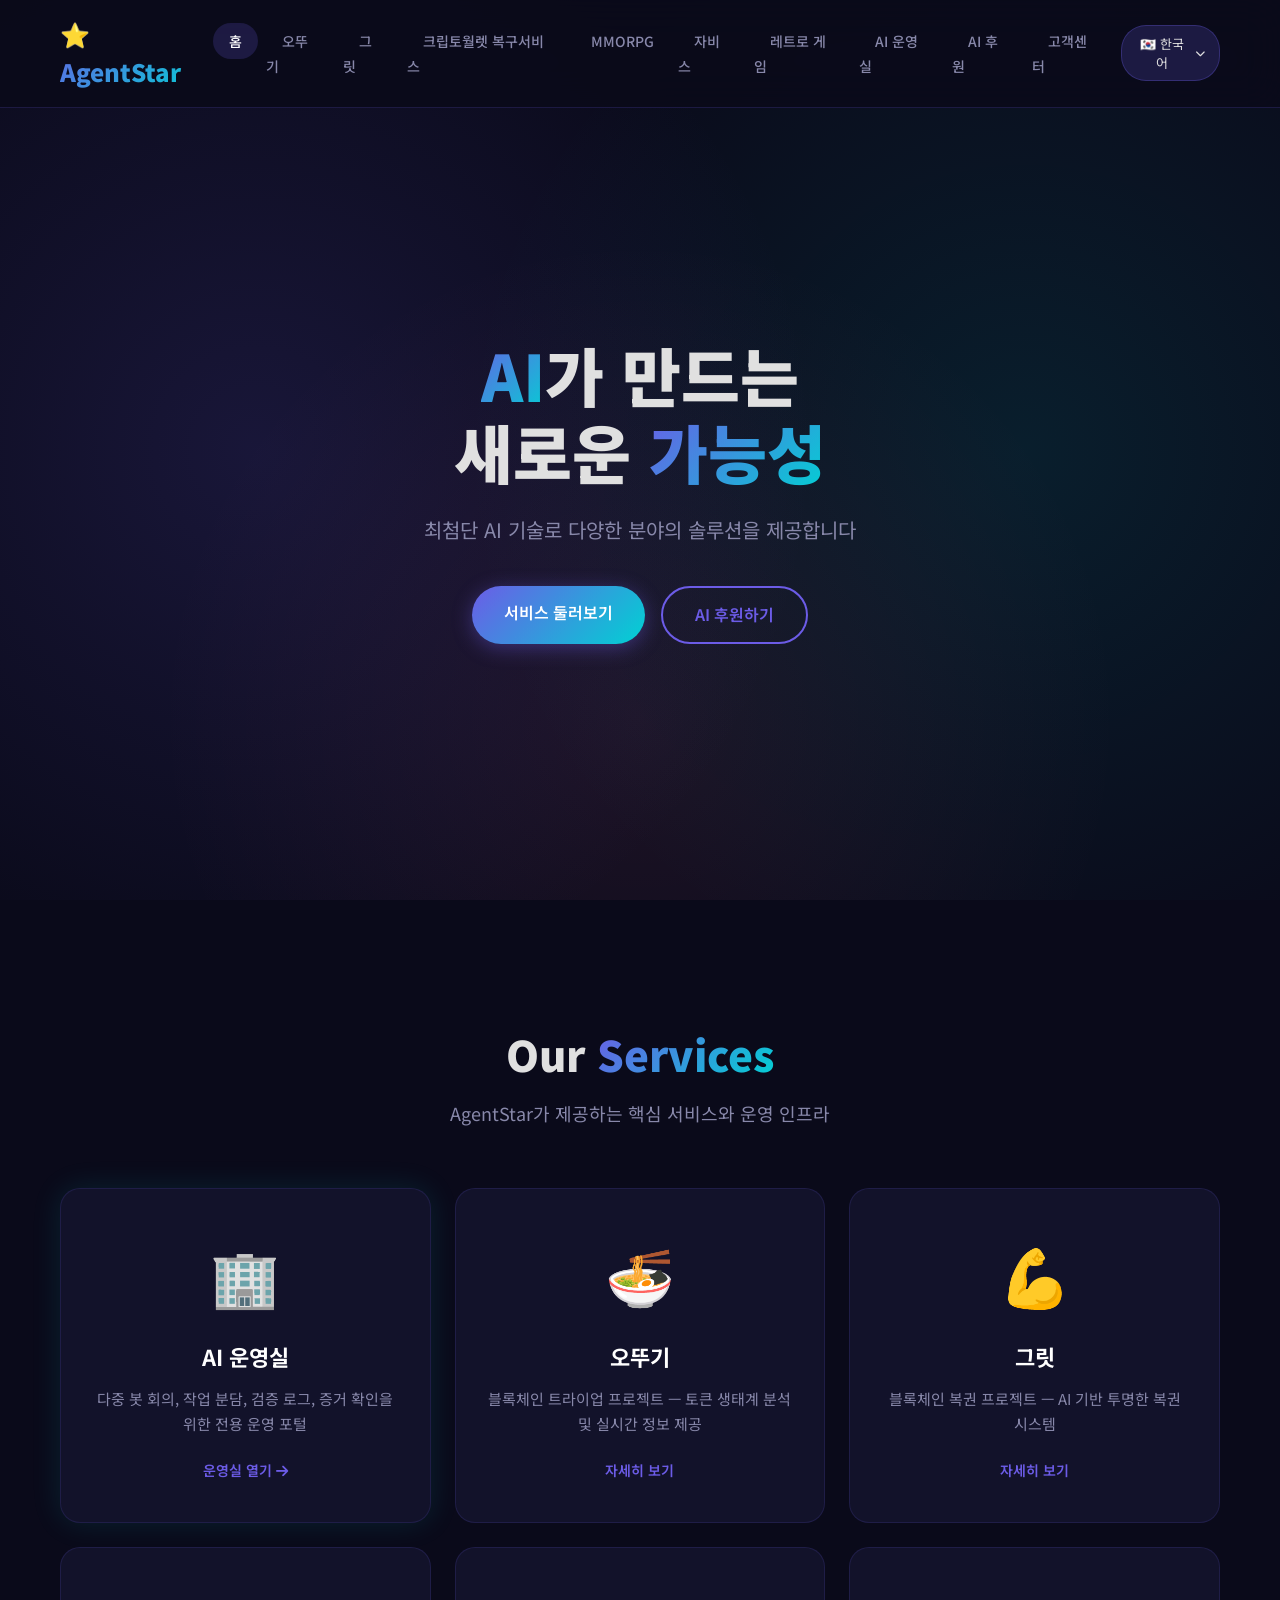
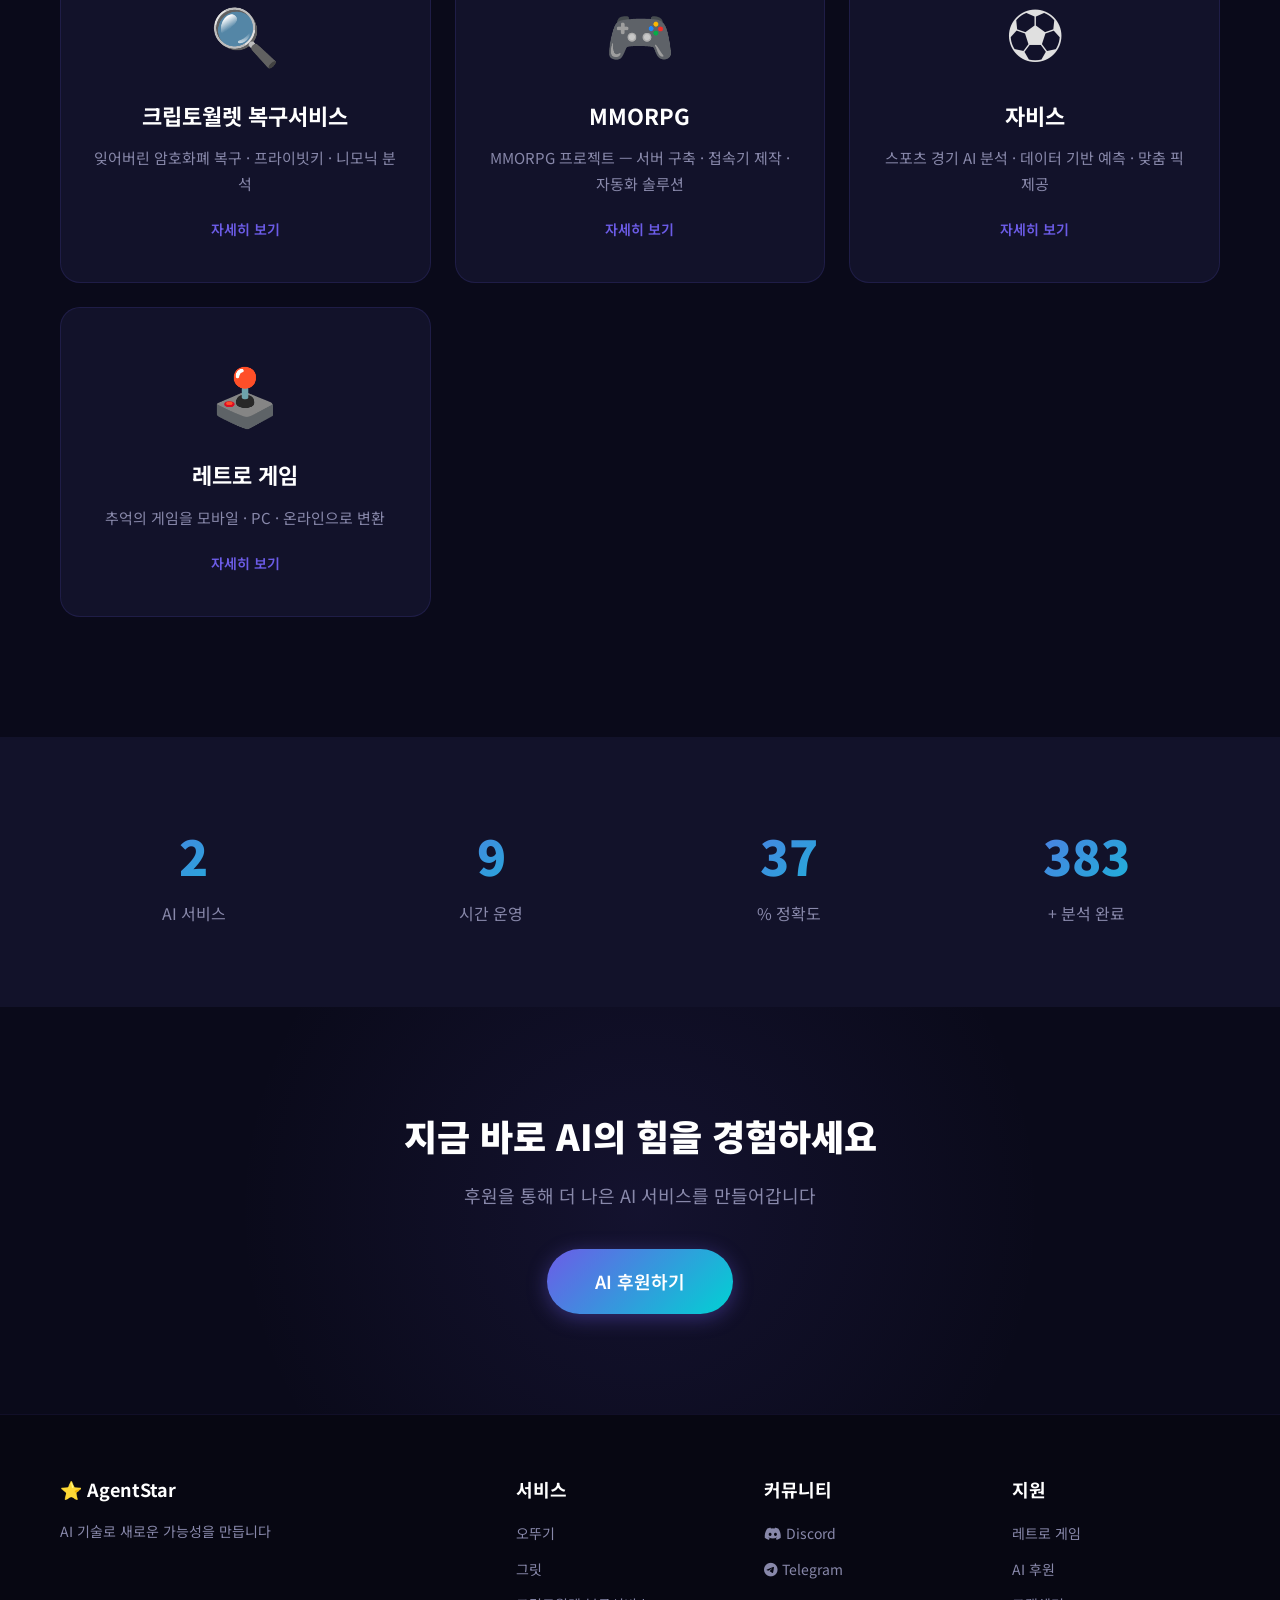
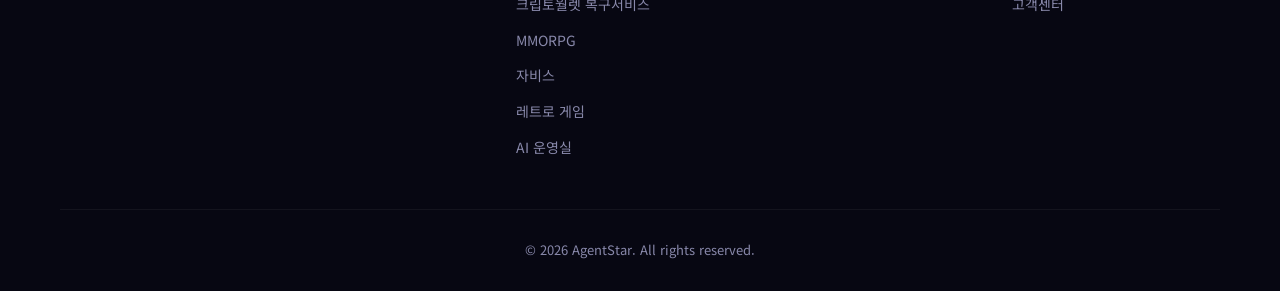
==== index.html @ 857bdf4b "feat: add AI operations room landing page" ====
<!DOCTYPE html>
<html lang="ko">
<head>
    <meta charset="UTF-8">
    <meta name="viewport" content="width=device-width, initial-scale=1.0">
    <title>AgentStar - AI Solutions</title>
    <link rel="stylesheet" href="css/style.css">
    <link href="https://fonts.googleapis.com/css2?family=Noto+Sans+KR:wght@300;400;500;700;900&display=swap" rel="stylesheet">
    <link rel="stylesheet" href="https://cdnjs.cloudflare.com/ajax/libs/font-awesome/6.5.0/css/all.min.css">
</head>
<body>
    <nav class="navbar">
        <div class="nav-container">
            <a href="index.html" class="logo"><span class="logo-icon">⭐</span> AgentStar</a>
            <button class="nav-toggle" id="navToggle"><i class="fas fa-bars"></i></button>
            <ul class="nav-links" id="navLinks">
                <li><a href="index.html" class="active" data-i18n="nav_home">홈</a></li>
                <li><a href="ottogi.html" data-i18n="nav_ottogi">오뚜기(블록체인기부플랫폼)</a></li>
                <li><a href="grit.html" data-i18n="nav_grit">그릿(온라인투자자동화플랫폼)</a></li>
                <li><a href="wallet-scan.html" data-i18n="nav_wallet">크립토월렛 복구서비스</a></li>
                <li><a href="lineage.html" data-i18n="nav_lineage">MMORPG</a></li>
                <li><a href="jarvis.html" data-i18n="nav_jarvis">자비스</a></li>
                <li><a href="retro-game.html" data-i18n="nav_retro">레트로 게임</a></li>
                <li><a href="operations.html">AI 운영실</a></li>
                <li><a href="donate.html" data-i18n="nav_donate">AI 후원</a></li>
                <li><a href="support.html" data-i18n="nav_support">고객센터</a></li>
            </ul>
        </div>
    </nav>

    <section class="hero">
        <div class="hero-bg"></div>
        <div class="hero-content">
            <h1 class="hero-title">
                <span class="highlight" data-i18n="hero_title_1">AI</span><span data-i18n="hero_title_2">가 만드는</span><br>
                <span data-i18n="hero_title_3">새로운 </span><span class="highlight" data-i18n="hero_title_4">가능성</span>
            </h1>
            <p class="hero-subtitle" data-i18n="hero_subtitle">최첨단 AI 기술로 다양한 분야의 솔루션을 제공합니다</p>
            <div class="hero-buttons">
                <a href="#services" class="btn btn-primary" data-i18n="hero_btn_services">서비스 둘러보기</a>
                <a href="donate.html" class="btn btn-outline" data-i18n="hero_btn_donate">AI 후원하기</a>
            </div>
        </div>
    </section>

    <section class="services" id="services">
        <div class="container">
            <h2 class="section-title">Our <span class="highlight">Services</span></h2>
            <p class="section-desc">AgentStar가 제공하는 핵심 서비스와 운영 인프라</p>
            <div class="service-grid">
                <a href="operations.html" class="service-card featured-card">
                    <div class="service-icon">🏢</div>
                    <h3>AI 운영실</h3>
                    <p>다중 봇 회의, 작업 분담, 검증 로그, 증거 확인을 위한 전용 운영 포털</p>
                    <span class="service-link">운영실 열기 <i class="fas fa-arrow-right"></i></span>
                </a>
                <a href="ottogi.html" class="service-card">
                    <div class="service-icon">🍜</div>
                    <h3 data-i18n="nav_ottogi">오뚜기(블록체인기부플랫폼)</h3>
                    <p data-i18n="svc_ottogi_desc">오뚜기토큰 관련 실시간 정보 제공 및 토큰 생태계 분석</p>
                    <span class="service-link" data-i18n="view_more">자세히 보기 <i class="fas fa-arrow-right"></i></span>
                </a>
                <a href="grit.html" class="service-card">
                    <div class="service-icon">💪</div>
                    <h3 data-i18n="nav_grit">그릿(온라인투자자동화플랫폼)</h3>
                    <p data-i18n="svc_grit_desc">그릿 프로젝트 기반 AI 자동화 및 성장 전략 솔루션</p>
                    <span class="service-link" data-i18n="view_more">자세히 보기 <i class="fas fa-arrow-right"></i></span>
                </a>
                <a href="wallet-scan.html" class="service-card">
                    <div class="service-icon">🔍</div>
                    <h3 data-i18n="nav_wallet">크립토월렛 복구서비스</h3>
                    <p data-i18n="svc_wallet_desc">잊어버린 암호화폐 복구 · 프라이빗키 · 니모닉 분석 서비스</p>
                    <span class="service-link" data-i18n="view_more">자세히 보기 <i class="fas fa-arrow-right"></i></span>
                </a>
                <a href="lineage.html" class="service-card">
                    <div class="service-icon">🎮</div>
                    <h3 data-i18n="nav_lineage">MMORPG</h3>
                    <p data-i18n="svc_lineage_desc">프리서버 구축 · 접속기 제작 · SNS 자동화 · 코드 수정</p>
                    <span class="service-link" data-i18n="view_more">자세히 보기 <i class="fas fa-arrow-right"></i></span>
                </a>
                <a href="jarvis.html" class="service-card">
                    <div class="service-icon">⚽</div>
                    <h3 data-i18n="nav_jarvis">자비스</h3>
                    <p data-i18n="svc_jarvis_desc">스포츠 경기 AI 분석 · 데이터 기반 예측 · 맞춤 픽 제공</p>
                    <span class="service-link" data-i18n="view_more">자세히 보기 <i class="fas fa-arrow-right"></i></span>
                </a>
                <a href="retro-game.html" class="service-card">
                    <div class="service-icon">🕹️</div>
                    <h3 data-i18n="nav_retro">레트로 게임</h3>
                    <p data-i18n="svc_retro_desc">추억의 게임을 모바일 · PC · 온라인으로 변환</p>
                    <span class="service-link" data-i18n="view_more">자세히 보기 <i class="fas fa-arrow-right"></i></span>
                </a>
            </div>
        </div>
    </section>

    <section class="stats">
        <div class="container">
            <div class="stats-grid">
                <div class="stat-item">
                    <div class="stat-number" data-target="7">0</div>
                    <div class="stat-label">AI 서비스</div>
                </div>
                <div class="stat-item">
                    <div class="stat-number" data-target="24">0</div>
                    <div class="stat-label" data-i18n="stat_hours">시간 운영</div>
                </div>
                <div class="stat-item">
                    <div class="stat-number" data-target="99">0</div>
                    <div class="stat-label" data-i18n="stat_accuracy">% 정확도</div>
                </div>
                <div class="stat-item">
                    <div class="stat-number" data-target="1000">0</div>
                    <div class="stat-label" data-i18n="stat_analyses">+ 분석 완료</div>
                </div>
            </div>
        </div>
    </section>

    <section class="cta">
        <div class="container">
            <h2 data-i18n="cta_title">지금 바로 AI의 힘을 경험하세요</h2>
            <p data-i18n="cta_desc">후원을 통해 더 나은 AI 서비스를 만들어갑니다</p>
            <a href="donate.html" class="btn btn-primary btn-large" data-i18n="hero_btn_donate">AI 후원하기 ❤️</a>
        </div>
    </section>

    <footer class="footer">
        <div class="container">
            <div class="footer-grid">
                <div class="footer-col">
                    <h4>⭐ AgentStar</h4>
                    <p data-i18n="footer_desc">AI 기술로 새로운 가능성을 만듭니다</p>
                </div>
                <div class="footer-col">
                    <h4 data-i18n="footer_services">서비스</h4>
                    <ul>
                        <li><a href="ottogi.html" data-i18n="nav_ottogi">오뚜기(블록체인기부플랫폼)</a></li>
                        <li><a href="grit.html" data-i18n="nav_grit">그릿(온라인투자자동화플랫폼)</a></li>
                        <li><a href="wallet-scan.html" data-i18n="nav_wallet">크립토월렛 복구서비스</a></li>
                        <li><a href="lineage.html" data-i18n="nav_lineage">MMORPG</a></li>
                        <li><a href="jarvis.html" data-i18n="nav_jarvis">자비스</a></li>
                        <li><a href="retro-game.html" data-i18n="nav_retro">레트로 게임</a></li>
                        <li><a href="operations.html">AI 운영실</a></li>
                    </ul>
                </div>
                <div class="footer-col">
                    <h4 data-i18n="footer_community">커뮤니티</h4>
                    <ul>
                        <li><a href="https://discord.gg/kGMnSgQCF" target="_blank"><i class="fab fa-discord"></i> Discord</a></li>
                        <li><a href="https://t.me/" target="_blank"><i class="fab fa-telegram"></i> Telegram</a></li>
                    </ul>
                </div>
                <div class="footer-col">
                    <h4 data-i18n="footer_support_title">지원</h4>
                    <ul>
                        <li><a href="retro-game.html" data-i18n="nav_retro">레트로 게임</a></li>
                <li><a href="donate.html" data-i18n="nav_donate">AI 후원</a></li>
                        <li><a href="support.html" data-i18n="nav_support">고객센터</a></li>
                    </ul>
                </div>
            </div>
            <div class="footer-bottom">
                <p>&copy; 2026 AgentStar. All rights reserved.</p>
            </div>
        </div>
    </footer>

    <script src="js/main.js"></script>
    <script src="js/i18n.js"></script>
</body>
</html>
---- css/style.css ----
/* ===== Global Reset & Variables ===== */
:root {
    --primary: #6C5CE7;
    --primary-dark: #5A4BD1;
    --secondary: #00D2D3;
    --accent: #FD79A8;
    --dark: #0a0a1a;
    --dark-card: #12122a;
    --dark-lighter: #1a1a3e;
    --text: #e0e0e0;
    --text-muted: #8888aa;
    --white: #ffffff;
    --gradient: linear-gradient(135deg, #6C5CE7 0%, #00D2D3 100%);
    --gradient-accent: linear-gradient(135deg, #FD79A8 0%, #6C5CE7 100%);
    --shadow: 0 10px 40px rgba(0, 0, 0, 0.3);
    --shadow-glow: 0 0 30px rgba(108, 92, 231, 0.3);
}

* {
    margin: 0;
    padding: 0;
    box-sizing: border-box;
}

html {
    scroll-behavior: smooth;
}

body {
    font-family: 'Noto Sans KR', sans-serif;
    background: var(--dark);
    color: var(--text);
    line-height: 1.6;
    overflow-x: hidden;
}

code {
    font-family: 'SFMono-Regular', Consolas, 'Liberation Mono', Menlo, monospace;
}

a {
    text-decoration: none;
    color: inherit;
}

.container {
    max-width: 1200px;
    margin: 0 auto;
    padding: 0 20px;
}

.highlight {
    background: var(--gradient);
    -webkit-background-clip: text;
    -webkit-text-fill-color: transparent;
    background-clip: text;
}

/* ===== Buttons ===== */
.btn {
    display: inline-block;
    padding: 14px 32px;
    border-radius: 50px;
    font-size: 16px;
    font-weight: 600;
    transition: all 0.3s ease;
    cursor: pointer;
    border: none;
}

.btn-primary {
    background: var(--gradient);
    color: var(--white);
    box-shadow: 0 4px 20px rgba(108, 92, 231, 0.4);
}

.btn-primary:hover {
    transform: translateY(-3px);
    box-shadow: 0 8px 30px rgba(108, 92, 231, 0.6);
}

.btn-outline {
    border: 2px solid var(--primary);
    color: var(--primary);
    background: transparent;
}

.btn-outline:hover {
    background: var(--primary);
    color: var(--white);
    transform: translateY(-3px);
}

.btn-large {
    padding: 18px 48px;
    font-size: 18px;
}

/* ===== Navbar ===== */
.navbar {
    position: fixed;
    top: 0;
    left: 0;
    right: 0;
    z-index: 1000;
    background: rgba(10, 10, 26, 0.9);
    backdrop-filter: blur(20px);
    border-bottom: 1px solid rgba(108, 92, 231, 0.2);
    padding: 15px 0;
}

.nav-container {
    max-width: 1200px;
    margin: 0 auto;
    padding: 0 20px;
    display: flex;
    justify-content: space-between;
    align-items: center;
}

.logo {
    font-size: 24px;
    font-weight: 900;
    background: var(--gradient);
    -webkit-background-clip: text;
    -webkit-text-fill-color: transparent;
    background-clip: text;
}

.logo-icon {
    -webkit-text-fill-color: initial;
}

.nav-links {
    display: flex;
    list-style: none;
    gap: 8px;
}

.nav-links a {
    padding: 8px 16px;
    border-radius: 25px;
    font-size: 14px;
    font-weight: 500;
    transition: all 0.3s ease;
    color: var(--text-muted);
}

.nav-links a:hover,
.nav-links a.active {
    background: rgba(108, 92, 231, 0.2);
    color: var(--white);
}

.nav-toggle {
    display: none;
    background: none;
    border: none;
    color: var(--white);
    font-size: 24px;
    cursor: pointer;
}

/* ===== Hero ===== */
.hero {
    min-height: 100vh;
    display: flex;
    align-items: center;
    justify-content: center;
    text-align: center;
    position: relative;
    overflow: hidden;
    padding-top: 80px;
}

.hero-bg {
    position: absolute;
    inset: 0;
    background: 
        radial-gradient(circle at 20% 50%, rgba(108, 92, 231, 0.15) 0%, transparent 50%),
        radial-gradient(circle at 80% 50%, rgba(0, 210, 211, 0.1) 0%, transparent 50%),
        radial-gradient(circle at 50% 80%, rgba(253, 121, 168, 0.08) 0%, transparent 50%);
}

.hero-content {
    position: relative;
    z-index: 2;
}

.hero-title {
    font-size: 64px;
    font-weight: 900;
    line-height: 1.2;
    margin-bottom: 24px;
}

.hero-subtitle {
    font-size: 20px;
    color: var(--text-muted);
    margin-bottom: 40px;
    max-width: 500px;
    margin-left: auto;
    margin-right: auto;
}

.hero-buttons {
    display: flex;
    gap: 16px;
    justify-content: center;
    flex-wrap: wrap;
}

/* ===== Services ===== */
.services {
    padding: 120px 0;
}

.sub-hero {
    min-height: 72vh;
}

.featured-card {
    border: 1px solid rgba(0, 210, 211, 0.35);
    box-shadow: 0 0 30px rgba(0, 210, 211, 0.12);
}

.static-card {
    cursor: default;
}

.quick-url-box {
    max-width: 960px;
    margin: 0 auto;
    padding: 18px 20px;
    border-radius: 16px;
    background: rgba(255,255,255,0.06);
    border: 1px solid rgba(108, 92, 231, 0.25);
    word-break: break-all;
}

.section-title {
    text-align: center;
    font-size: 42px;
    font-weight: 900;
    margin-bottom: 12px;
}

.section-desc {
    text-align: center;
    color: var(--text-muted);
    font-size: 18px;
    margin-bottom: 60px;
}

.service-grid {
    display: grid;
    grid-template-columns: repeat(auto-fit, minmax(300px, 1fr));
    gap: 24px;
}

.service-card {
    background: var(--dark-card);
    border: 1px solid rgba(108, 92, 231, 0.15);
    border-radius: 20px;
    padding: 40px 30px;
    text-align: center;
    transition: all 0.4s ease;
    display: block;
}

.service-card:hover {
    transform: translateY(-10px);
    border-color: var(--primary);
    box-shadow: var(--shadow-glow);
}

.service-icon {
    font-size: 56px;
    margin-bottom: 20px;
}

.service-card h3 {
    font-size: 22px;
    font-weight: 700;
    margin-bottom: 12px;
    color: var(--white);
}

.service-card p {
    color: var(--text-muted);
    font-size: 15px;
    line-height: 1.7;
    margin-bottom: 20px;
}

.service-link {
    color: var(--primary);
    font-weight: 600;
    font-size: 14px;
}

/* ===== Stats ===== */
.stats {
    padding: 80px 0;
    background: var(--dark-card);
}

.stats-grid {
    display: grid;
    grid-template-columns: repeat(4, 1fr);
    gap: 30px;
    text-align: center;
}

.stat-number {
    font-size: 48px;
    font-weight: 900;
    background: var(--gradient);
    -webkit-background-clip: text;
    -webkit-text-fill-color: transparent;
    background-clip: text;
}

.stat-label {
    color: var(--text-muted);
    font-size: 16px;
    margin-top: 8px;
}

/* ===== CTA ===== */
.cta {
    padding: 100px 0;
    text-align: center;
    background: 
        radial-gradient(circle at 50% 50%, rgba(108, 92, 231, 0.1) 0%, transparent 60%);
}

.cta h2 {
    font-size: 36px;
    font-weight: 900;
    margin-bottom: 16px;
    color: var(--white);
}

.cta p {
    color: var(--text-muted);
    font-size: 18px;
    margin-bottom: 40px;
}

/* ===== Footer ===== */
.footer {
    padding: 60px 0 30px;
    background: rgba(0, 0, 0, 0.3);
    border-top: 1px solid rgba(108, 92, 231, 0.1);
}

.footer-grid {
    display: grid;
    grid-template-columns: 2fr 1fr 1fr 1fr;
    gap: 40px;
    margin-bottom: 40px;
}

.footer-col h4 {
    font-size: 18px;
    font-weight: 700;
    margin-bottom: 16px;
    color: var(--white);
}

.footer-col p {
    color: var(--text-muted);
    font-size: 14px;
}

.footer-col ul {
    list-style: none;
}

.footer-col ul li {
    margin-bottom: 10px;
}

.footer-col ul li a {
    color: var(--text-muted);
    font-size: 14px;
    transition: color 0.3s;
}

.footer-col ul li a:hover {
    color: var(--primary);
}

.footer-bottom {
    text-align: center;
    padding-top: 30px;
    border-top: 1px solid rgba(255, 255, 255, 0.05);
    color: var(--text-muted);
    font-size: 13px;
}

/* ===== Page Header (for sub pages) ===== */
.page-header {
    padding: 140px 0 60px;
    text-align: center;
    position: relative;
}

.page-header::before {
    content: '';
    position: absolute;
    inset: 0;
    background: 
        radial-gradient(circle at 30% 50%, rgba(108, 92, 231, 0.12) 0%, transparent 50%),
        radial-gradient(circle at 70% 50%, rgba(0, 210, 211, 0.08) 0%, transparent 50%);
}

.page-header .container {
    position: relative;
    z-index: 2;
}

.page-header h1 {
    font-size: 48px;
    font-weight: 900;
    margin-bottom: 16px;
}

.page-header p {
    color: var(--text-muted);
    font-size: 18px;
    max-width: 600px;
    margin: 0 auto;
}

/* ===== Content Sections ===== */
.content-section {
    padding: 80px 0;
}

.content-section:nth-child(even) {
    background: var(--dark-card);
}

.content-block {
    display: grid;
    grid-template-columns: 1fr 1fr;
    gap: 60px;
    align-items: center;
}

.content-block.reverse {
    direction: rtl;
}

.content-block.reverse > * {
    direction: ltr;
}

.content-text h2 {
    font-size: 32px;
    font-weight: 700;
    margin-bottom: 20px;
    color: var(--white);
}

.content-text p {
    color: var(--text-muted);
    font-size: 16px;
    line-height: 1.8;
    margin-bottom: 16px;
}

.feature-list {
    list-style: none;
    margin-top: 24px;
}

.feature-list li {
    padding: 10px 0;
    padding-left: 30px;
    position: relative;
    color: var(--text);
}

.feature-list li::before {
    content: '✅';
    position: absolute;
    left: 0;
}

.content-image {
    border-radius: 20px;
    overflow: hidden;
    border: 1px solid rgba(108, 92, 231, 0.2);
}

.content-image img {
    width: 100%;
    height: auto;
    display: block;
}

.placeholder-img {
    width: 100%;
    height: 300px;
    background: var(--dark-lighter);
    display: flex;
    align-items: center;
    justify-content: center;
    font-size: 80px;
    border-radius: 20px;
    border: 1px solid rgba(108, 92, 231, 0.2);
}

/* ===== Donate Page ===== */
.donate-cards {
    display: grid;
    grid-template-columns: repeat(auto-fit, minmax(320px, 1fr));
    gap: 30px;
    margin-top: 40px;
}

.donate-card {
    background: var(--dark-card);
    border: 1px solid rgba(108, 92, 231, 0.2);
    border-radius: 20px;
    padding: 36px;
    text-align: center;
}

.donate-card h3 {
    font-size: 22px;
    font-weight: 700;
    margin-bottom: 20px;
    color: var(--white);
}

.donate-card .wallet-icon {
    font-size: 48px;
    margin-bottom: 16px;
}

.wallet-address {
    background: rgba(0, 0, 0, 0.3);
    border: 1px solid rgba(108, 92, 231, 0.2);
    border-radius: 12px;
    padding: 14px;
    font-family: 'Courier New', monospace;
    font-size: 12px;
    word-break: break-all;
    color: var(--secondary);
    margin: 16px 0;
    cursor: pointer;
    transition: all 0.3s;
}

.wallet-address:hover {
    border-color: var(--primary);
    background: rgba(108, 92, 231, 0.1);
}

.copy-btn {
    background: var(--gradient);
    color: var(--white);
    border: none;
    padding: 10px 24px;
    border-radius: 25px;
    cursor: pointer;
    font-size: 14px;
    font-weight: 600;
    transition: all 0.3s;
}

.copy-btn:hover {
    transform: translateY(-2px);
    box-shadow: 0 4px 15px rgba(108, 92, 231, 0.4);
}

.donate-reward {
    background: var(--dark-card);
    border: 2px solid rgba(253, 121, 168, 0.3);
    border-radius: 20px;
    padding: 50px;
    text-align: center;
    margin-top: 60px;
}

.donate-reward h2 {
    font-size: 32px;
    font-weight: 900;
    margin-bottom: 24px;
    color: var(--white);
}

.donate-reward p {
    color: var(--text-muted);
    font-size: 16px;
    line-height: 1.8;
    max-width: 700px;
    margin: 0 auto;
}

.reward-steps {
    display: grid;
    grid-template-columns: repeat(auto-fit, minmax(200px, 1fr));
    gap: 24px;
    margin-top: 40px;
}

.reward-step {
    text-align: center;
    padding: 24px;
}

.reward-step .step-num {
    width: 48px;
    height: 48px;
    background: var(--gradient);
    border-radius: 50%;
    display: flex;
    align-items: center;
    justify-content: center;
    font-weight: 900;
    font-size: 20px;
    color: var(--white);
    margin: 0 auto 16px;
}

.reward-step h4 {
    font-size: 16px;
    color: var(--white);
    margin-bottom: 8px;
}

.reward-step p {
    font-size: 14px;
    color: var(--text-muted);
}

/* ===== Support Page ===== */
.support-notice {
    background: var(--dark-card);
    border: 1px solid rgba(108, 92, 231, 0.2);
    border-radius: 20px;
    padding: 60px;
    text-align: center;
    margin-top: 40px;
}

.support-notice h2 {
    font-size: 28px;
    margin-bottom: 16px;
    color: var(--white);
}

.support-notice p {
    color: var(--text-muted);
    font-size: 16px;
}

/* ===== Responsive ===== */
@media (max-width: 768px) {
    .nav-toggle {
        display: block;
    }

    .nav-links {
        display: none;
        position: absolute;
        top: 100%;
        left: 0;
        right: 0;
        background: rgba(10, 10, 26, 0.98);
        flex-direction: column;
        padding: 20px;
        border-bottom: 1px solid rgba(108, 92, 231, 0.2);
    }

    .nav-links.active {
        display: flex;
    }

    .hero-title {
        font-size: 36px;
    }

    .hero-subtitle {
        font-size: 16px;
    }

    .section-title {
        font-size: 28px;
    }

    .stats-grid {
        grid-template-columns: repeat(2, 1fr);
    }

    .footer-grid {
        grid-template-columns: 1fr;
        gap: 30px;
    }

    .content-block,
    .content-block.reverse {
        grid-template-columns: 1fr;
        direction: ltr;
    }

    .page-header h1 {
        font-size: 32px;
    }

    .donate-reward {
        padding: 30px;
    }
}
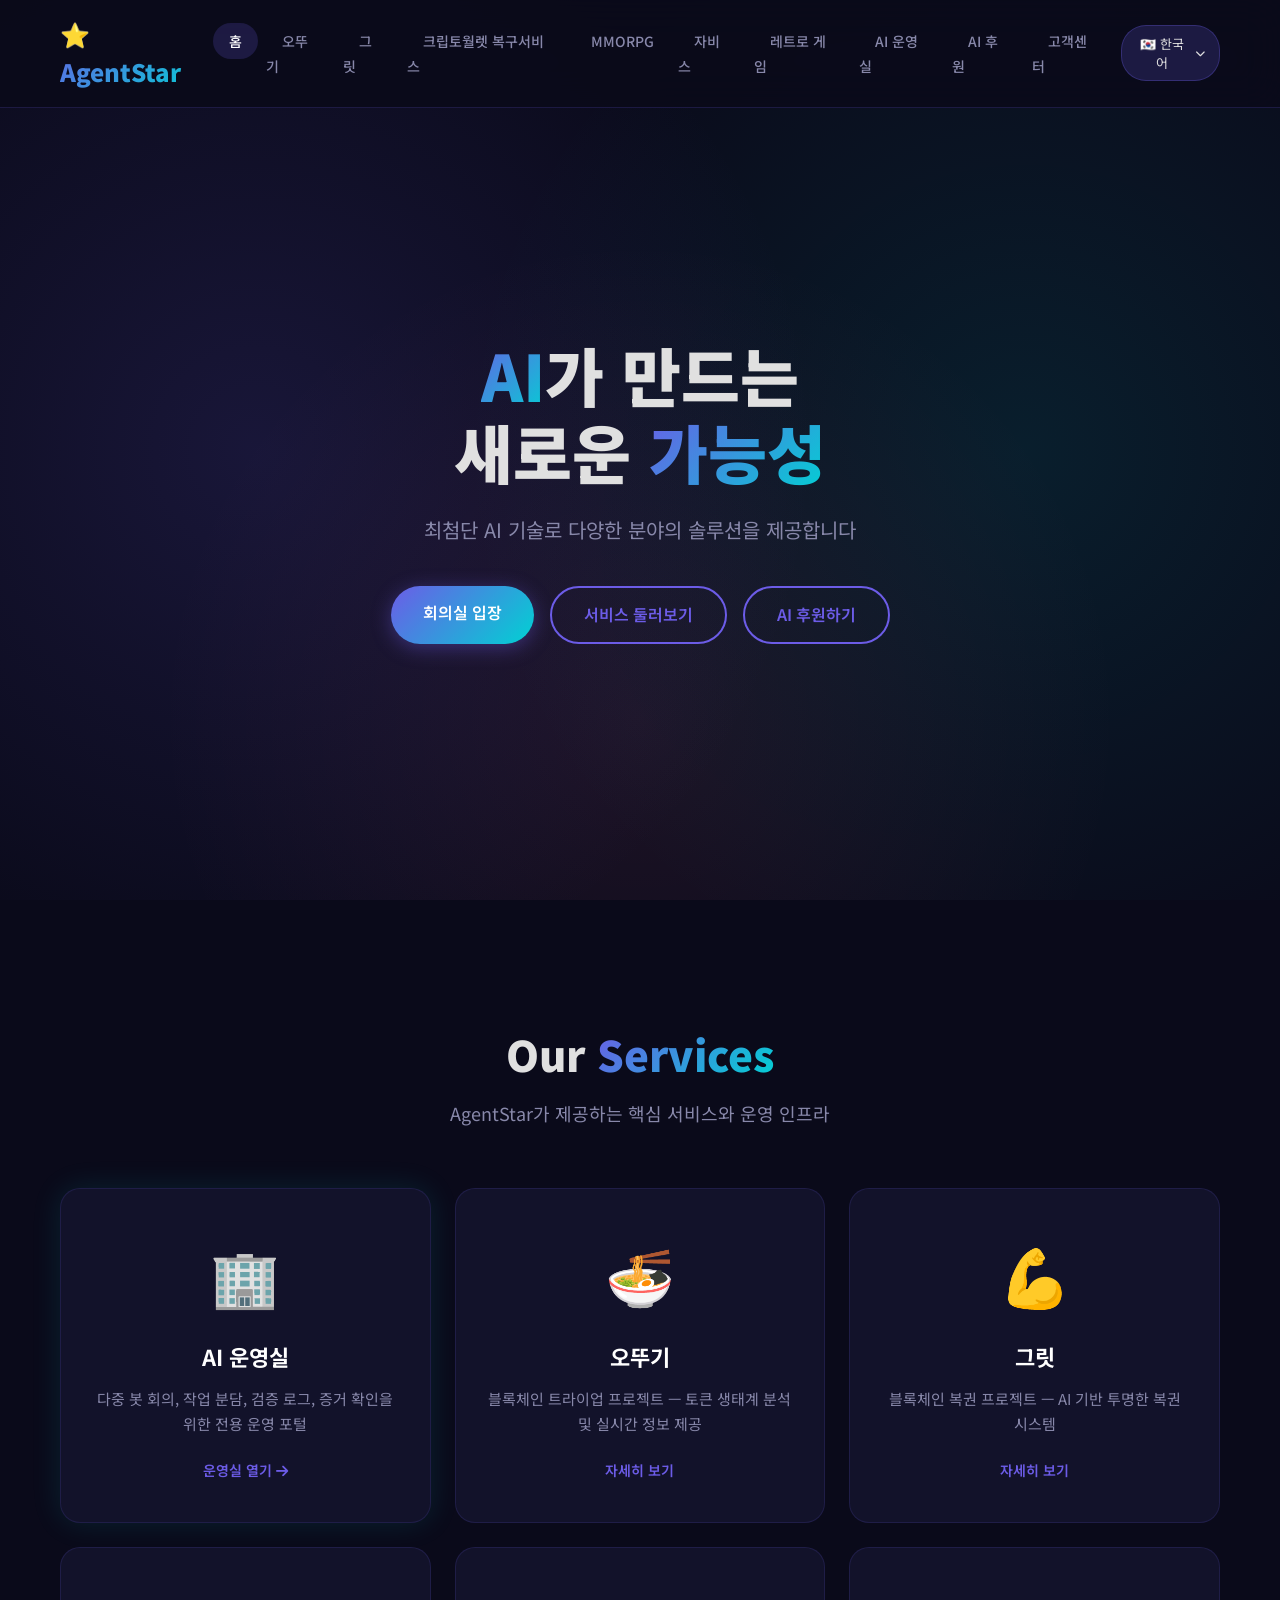
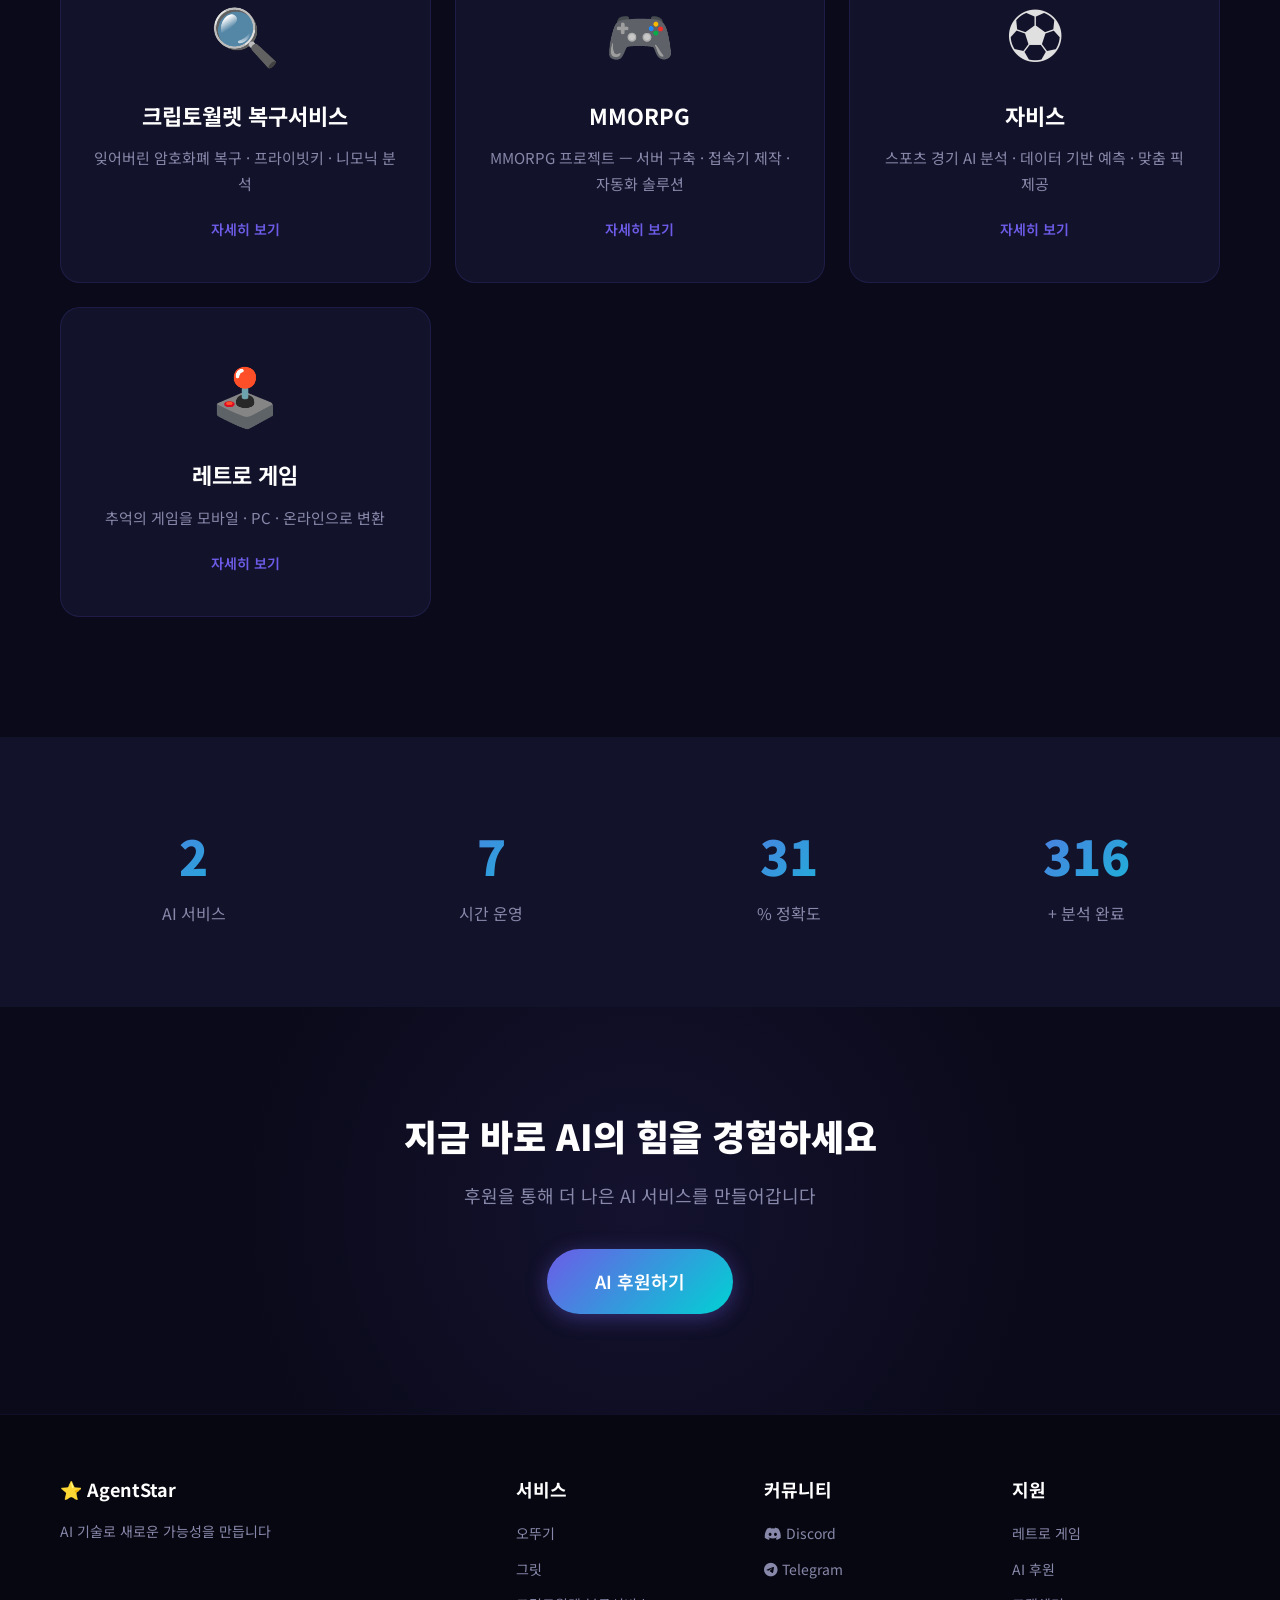
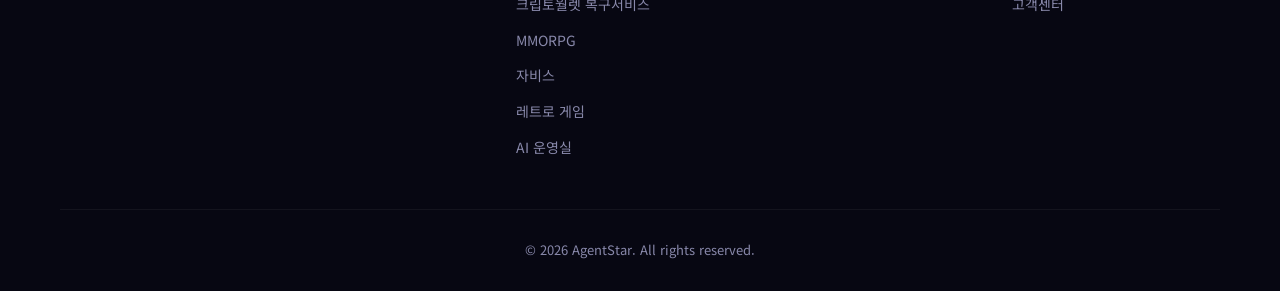
==== commit b59aa61a: "feat: add direct meeting room button on homepage" ====
--- a/index.html
+++ b/index.html
@@ -37,7 +37,8 @@
             </h1>
             <p class="hero-subtitle" data-i18n="hero_subtitle">최첨단 AI 기술로 다양한 분야의 솔루션을 제공합니다</p>
             <div class="hero-buttons">
-                <a href="#services" class="btn btn-primary" data-i18n="hero_btn_services">서비스 둘러보기</a>
+                <a href="operations.html" class="btn btn-primary">회의실 입장</a>
+                <a href="#services" class="btn btn-outline" data-i18n="hero_btn_services">서비스 둘러보기</a>
                 <a href="donate.html" class="btn btn-outline" data-i18n="hero_btn_donate">AI 후원하기</a>
             </div>
         </div>
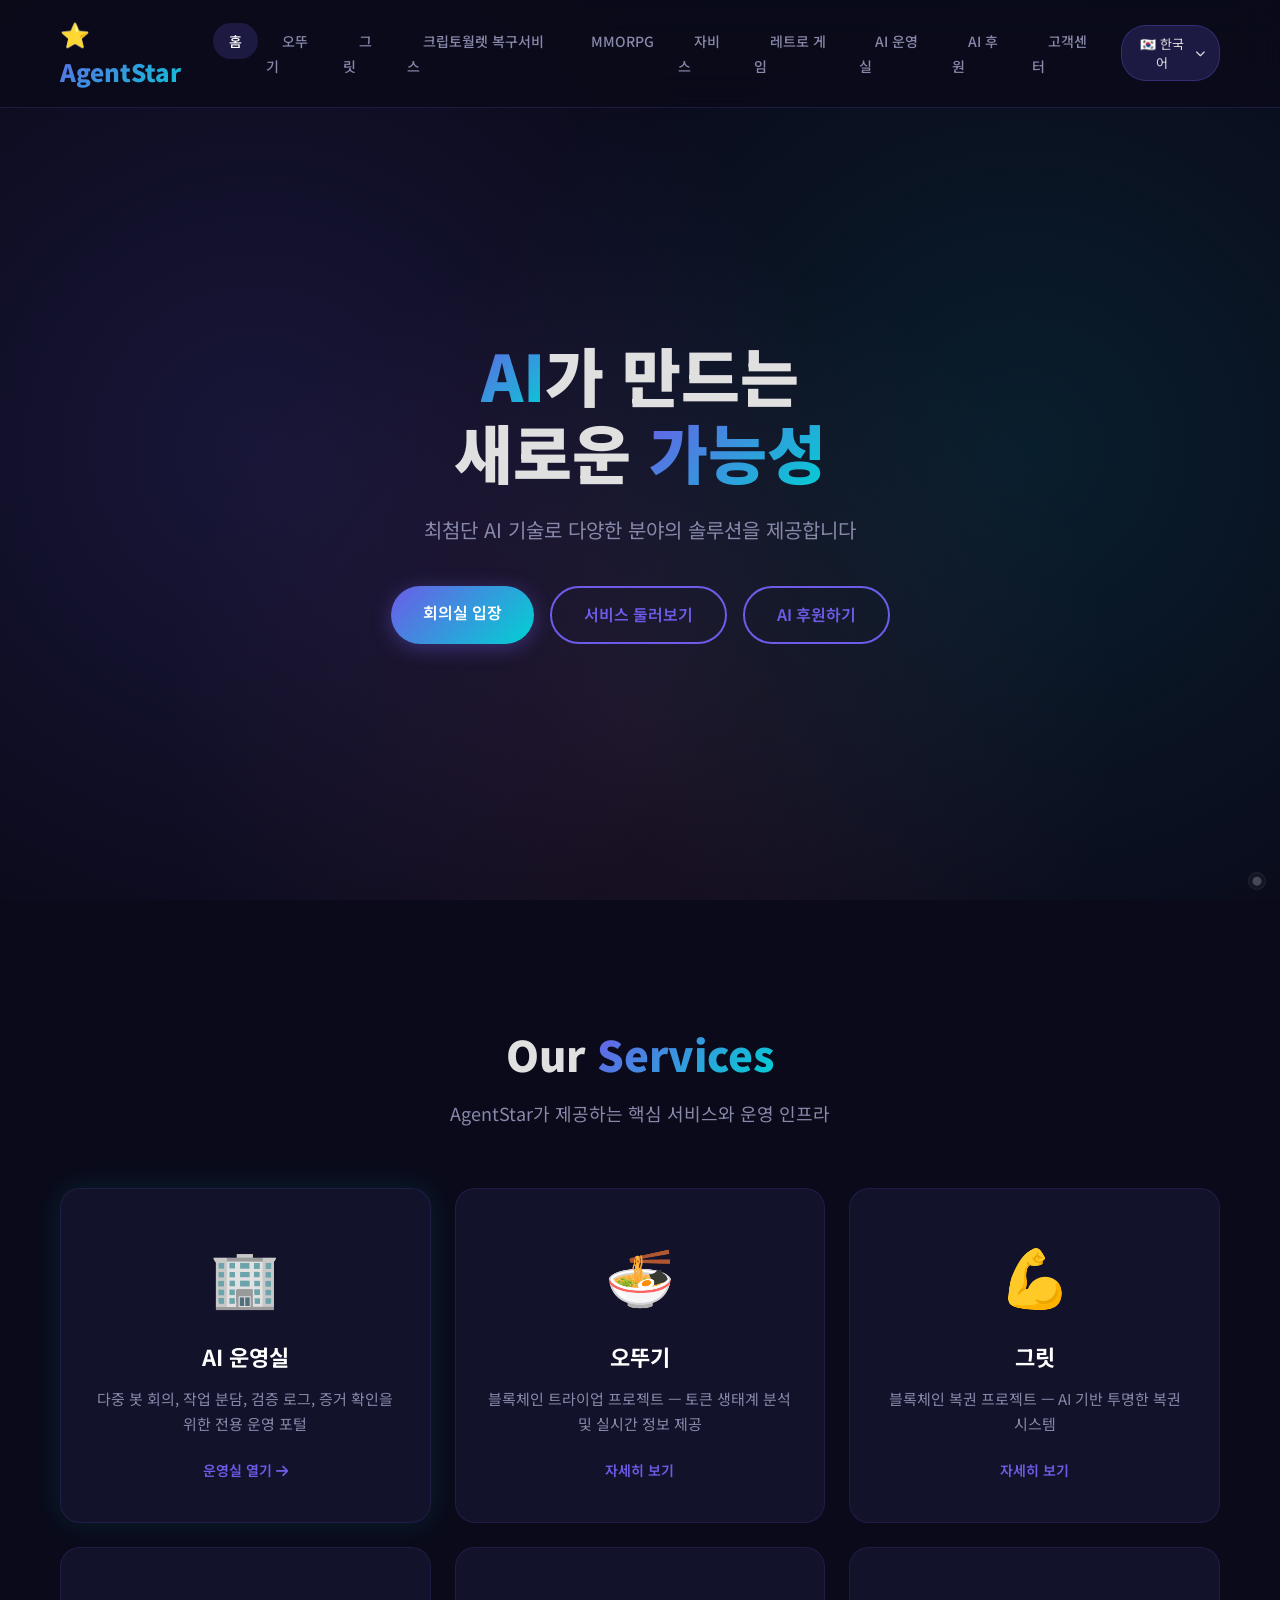
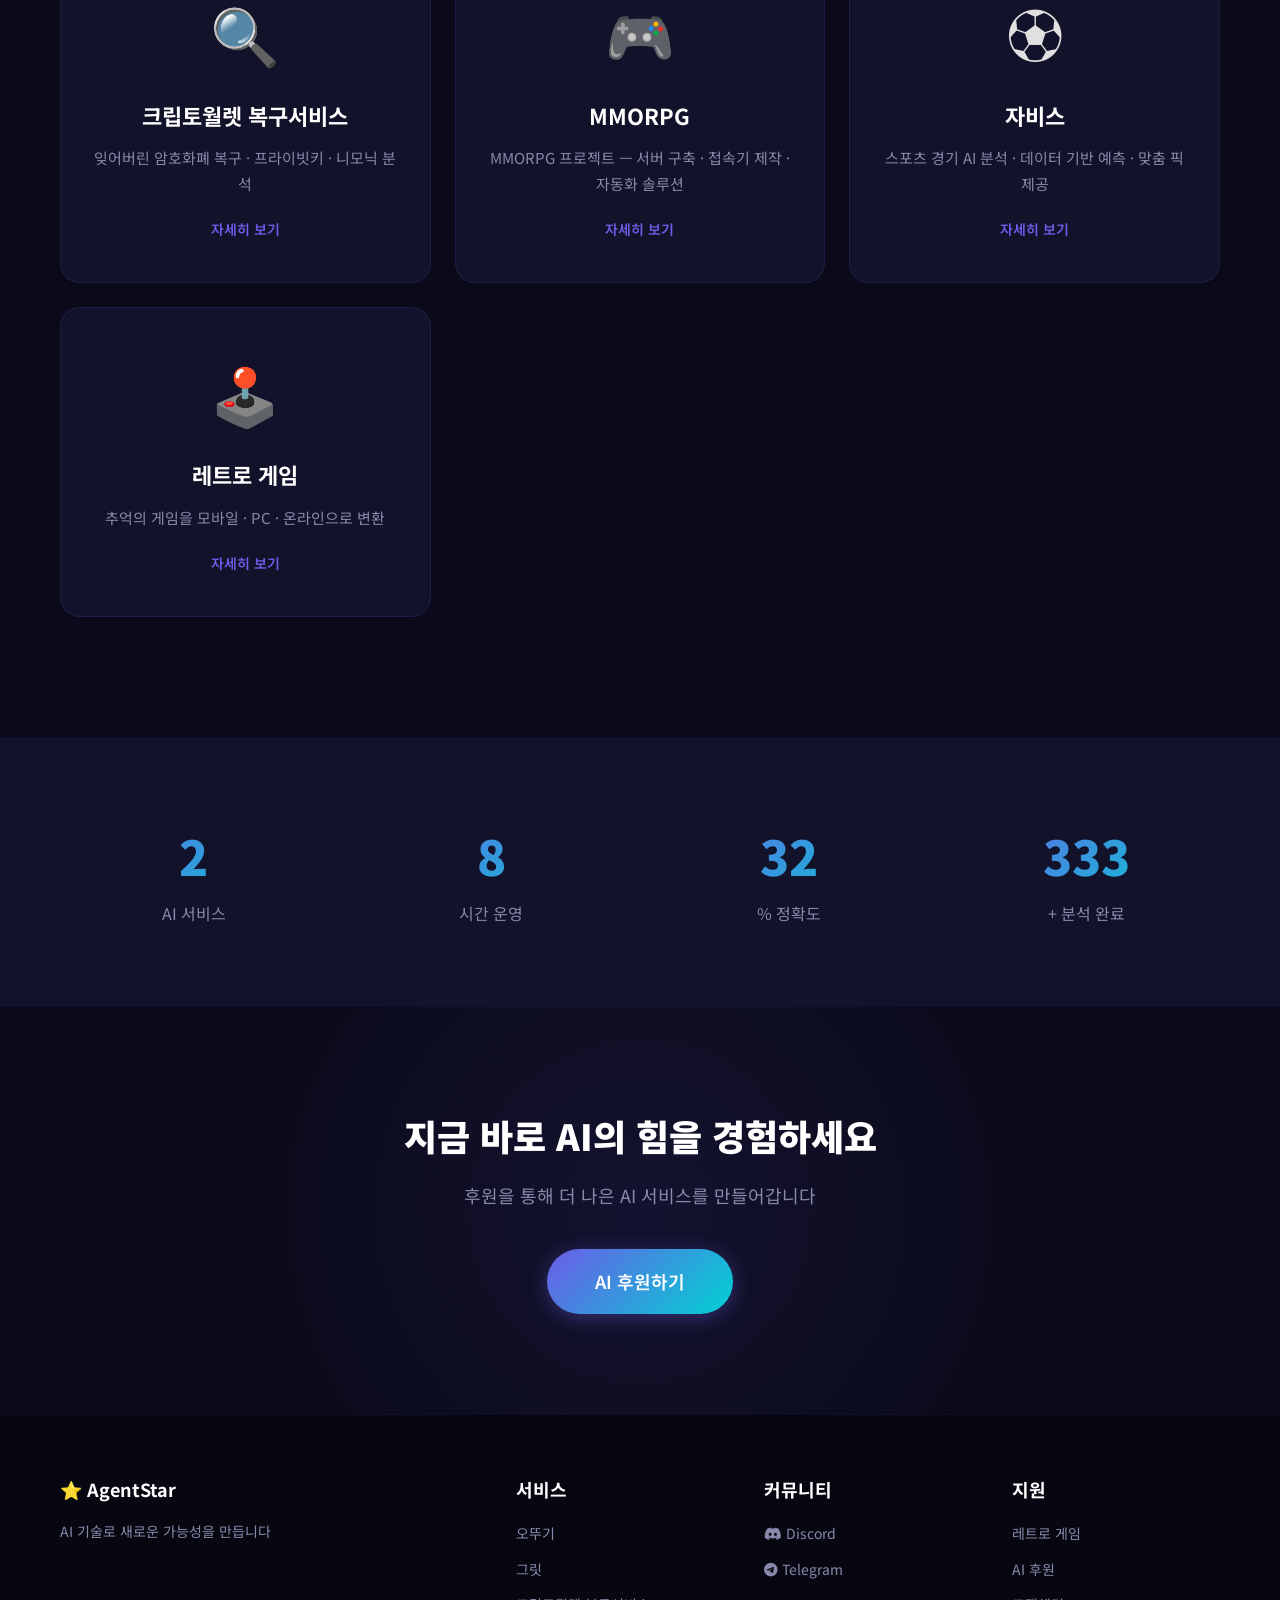
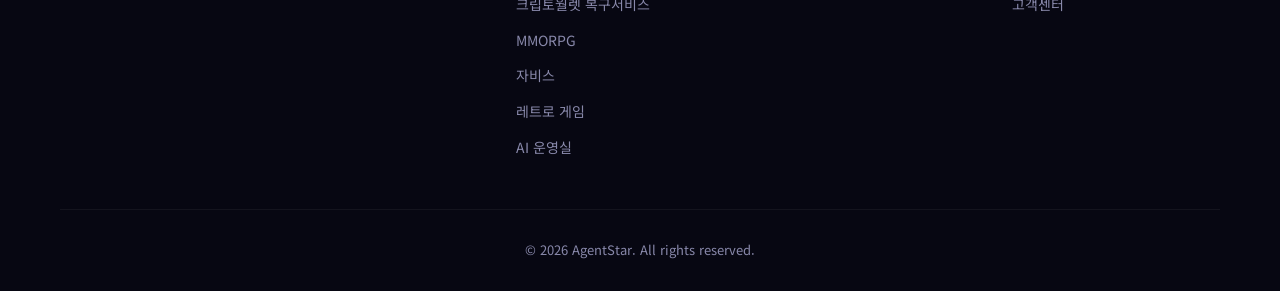
==== commit 64850302: "style: move operations entry to subtle bottom-right link" ====
--- a/index.html
+++ b/index.html
@@ -167,6 +167,7 @@
         </div>
     </footer>
 
+    <a href="operations.html" class="secret-ops-link" aria-label="운영실">●</a>
     <script src="js/main.js"></script>
     <script src="js/i18n.js"></script>
 </body>
--- a/css/style.css
+++ b/css/style.css
@@ -38,6 +38,29 @@
     font-family: 'SFMono-Regular', Consolas, 'Liberation Mono', Menlo, monospace;
 }
 
+.secret-ops-link {
+    position: fixed;
+    right: 14px;
+    bottom: 10px;
+    z-index: 1200;
+    width: 18px;
+    height: 18px;
+    display: flex;
+    align-items: center;
+    justify-content: center;
+    border-radius: 999px;
+    color: rgba(255,255,255,0.22);
+    background: rgba(255,255,255,0.04);
+    border: 1px solid rgba(255,255,255,0.06);
+    font-size: 10px;
+    transition: all 0.25s ease;
+}
+
+.secret-ops-link:hover {
+    color: rgba(255,255,255,0.55);
+    background: rgba(255,255,255,0.08);
+}
+
 a {
     text-decoration: none;
     color: inherit;
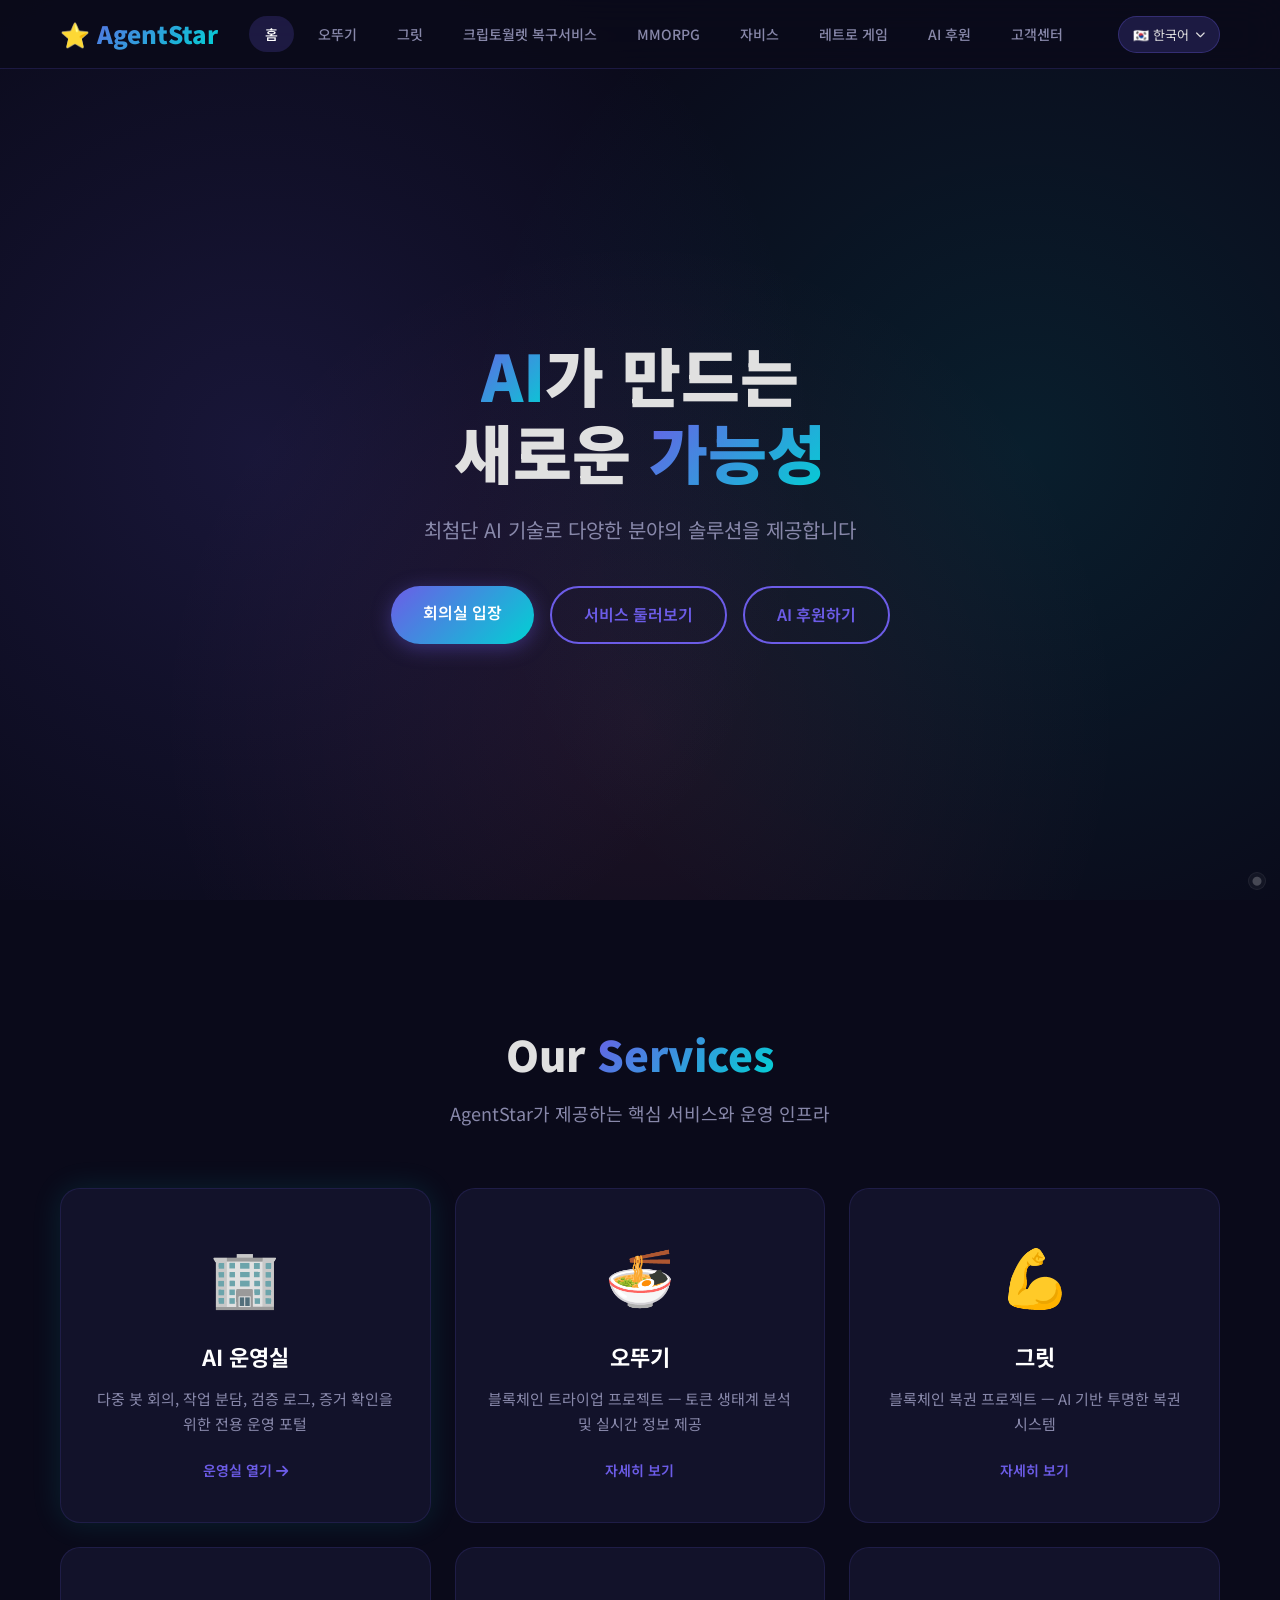
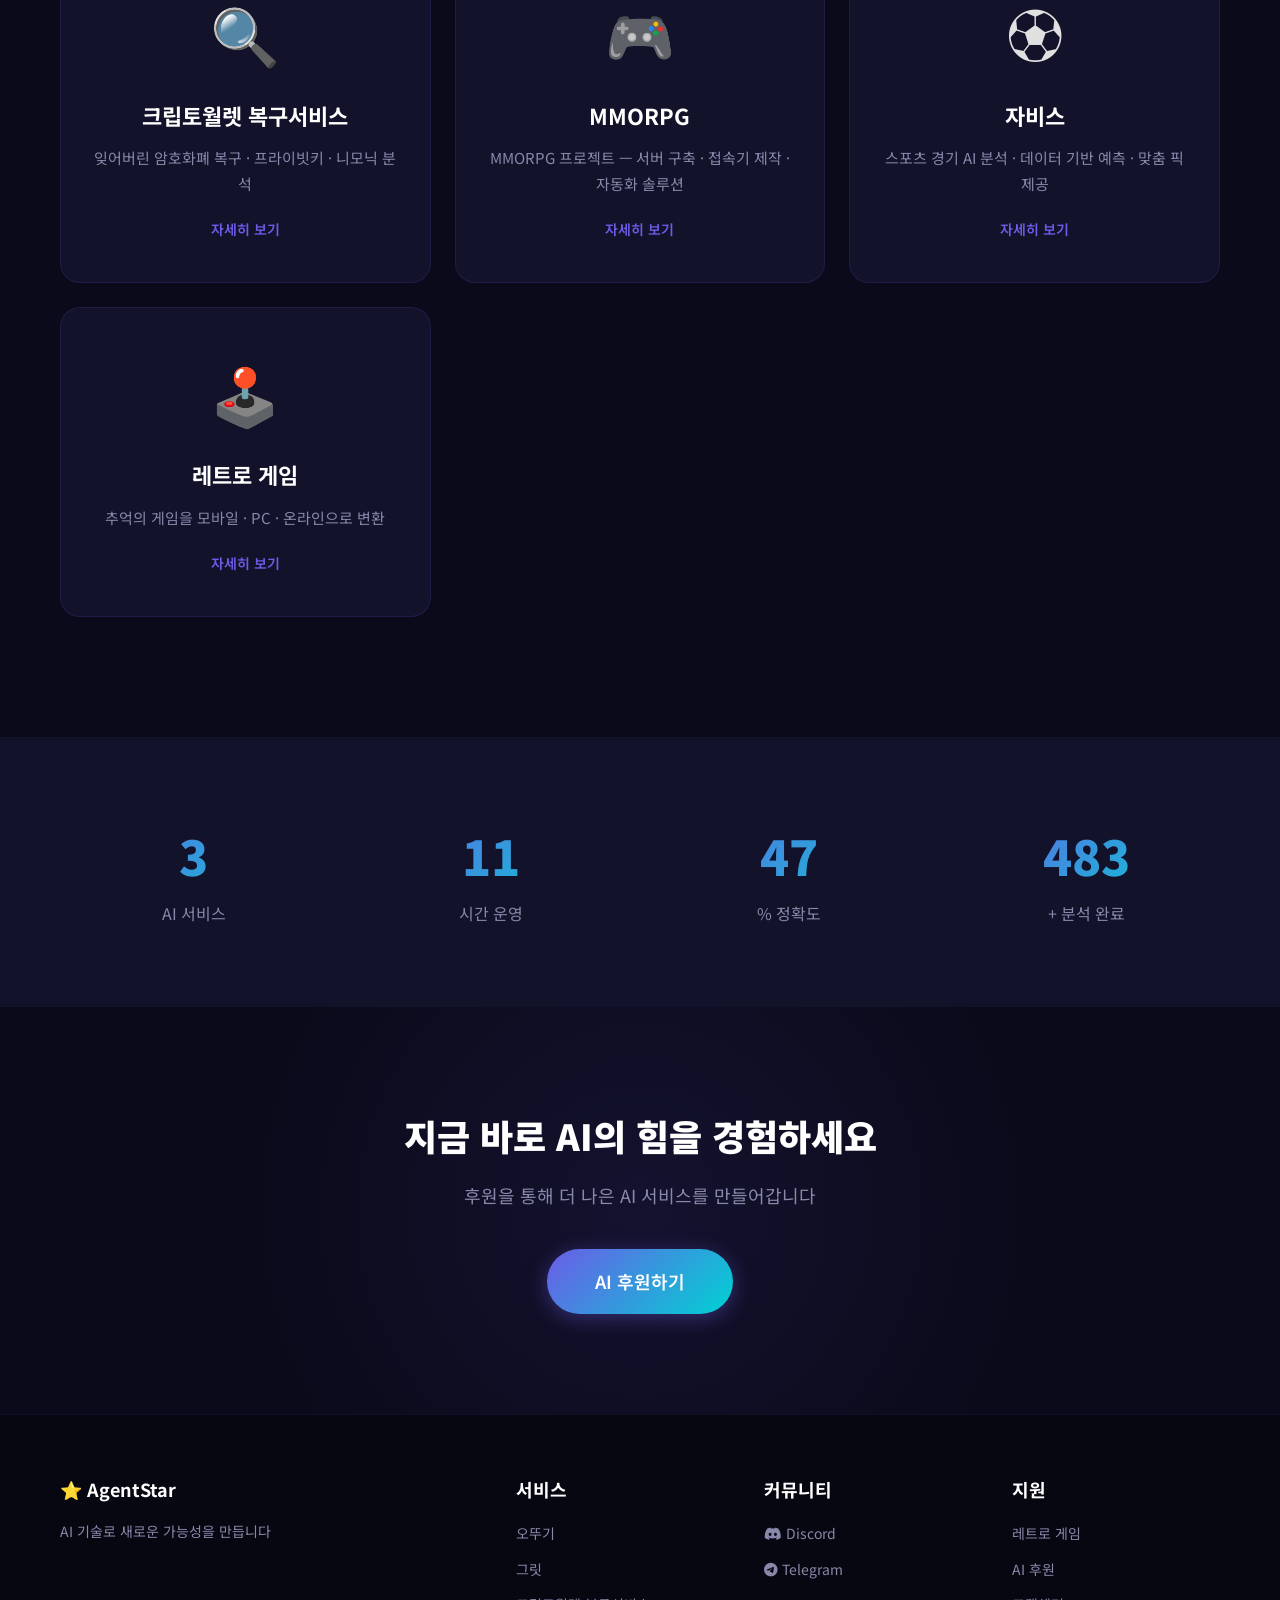
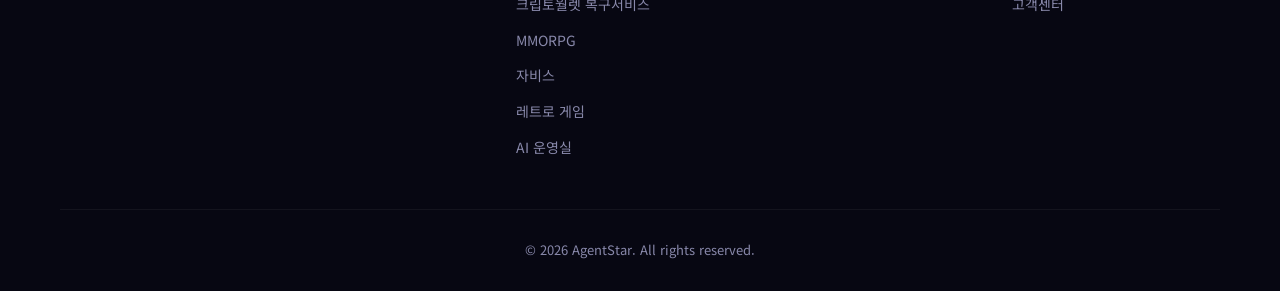
==== commit a0e988f6: "fix: remove operations entry from visible homepage navigation" ====
--- a/index.html
+++ b/index.html
@@ -21,7 +21,6 @@
                 <li><a href="lineage.html" data-i18n="nav_lineage">MMORPG</a></li>
                 <li><a href="jarvis.html" data-i18n="nav_jarvis">자비스</a></li>
                 <li><a href="retro-game.html" data-i18n="nav_retro">레트로 게임</a></li>
-                <li><a href="operations.html">AI 운영실</a></li>
                 <li><a href="donate.html" data-i18n="nav_donate">AI 후원</a></li>
                 <li><a href="support.html" data-i18n="nav_support">고객센터</a></li>
             </ul>
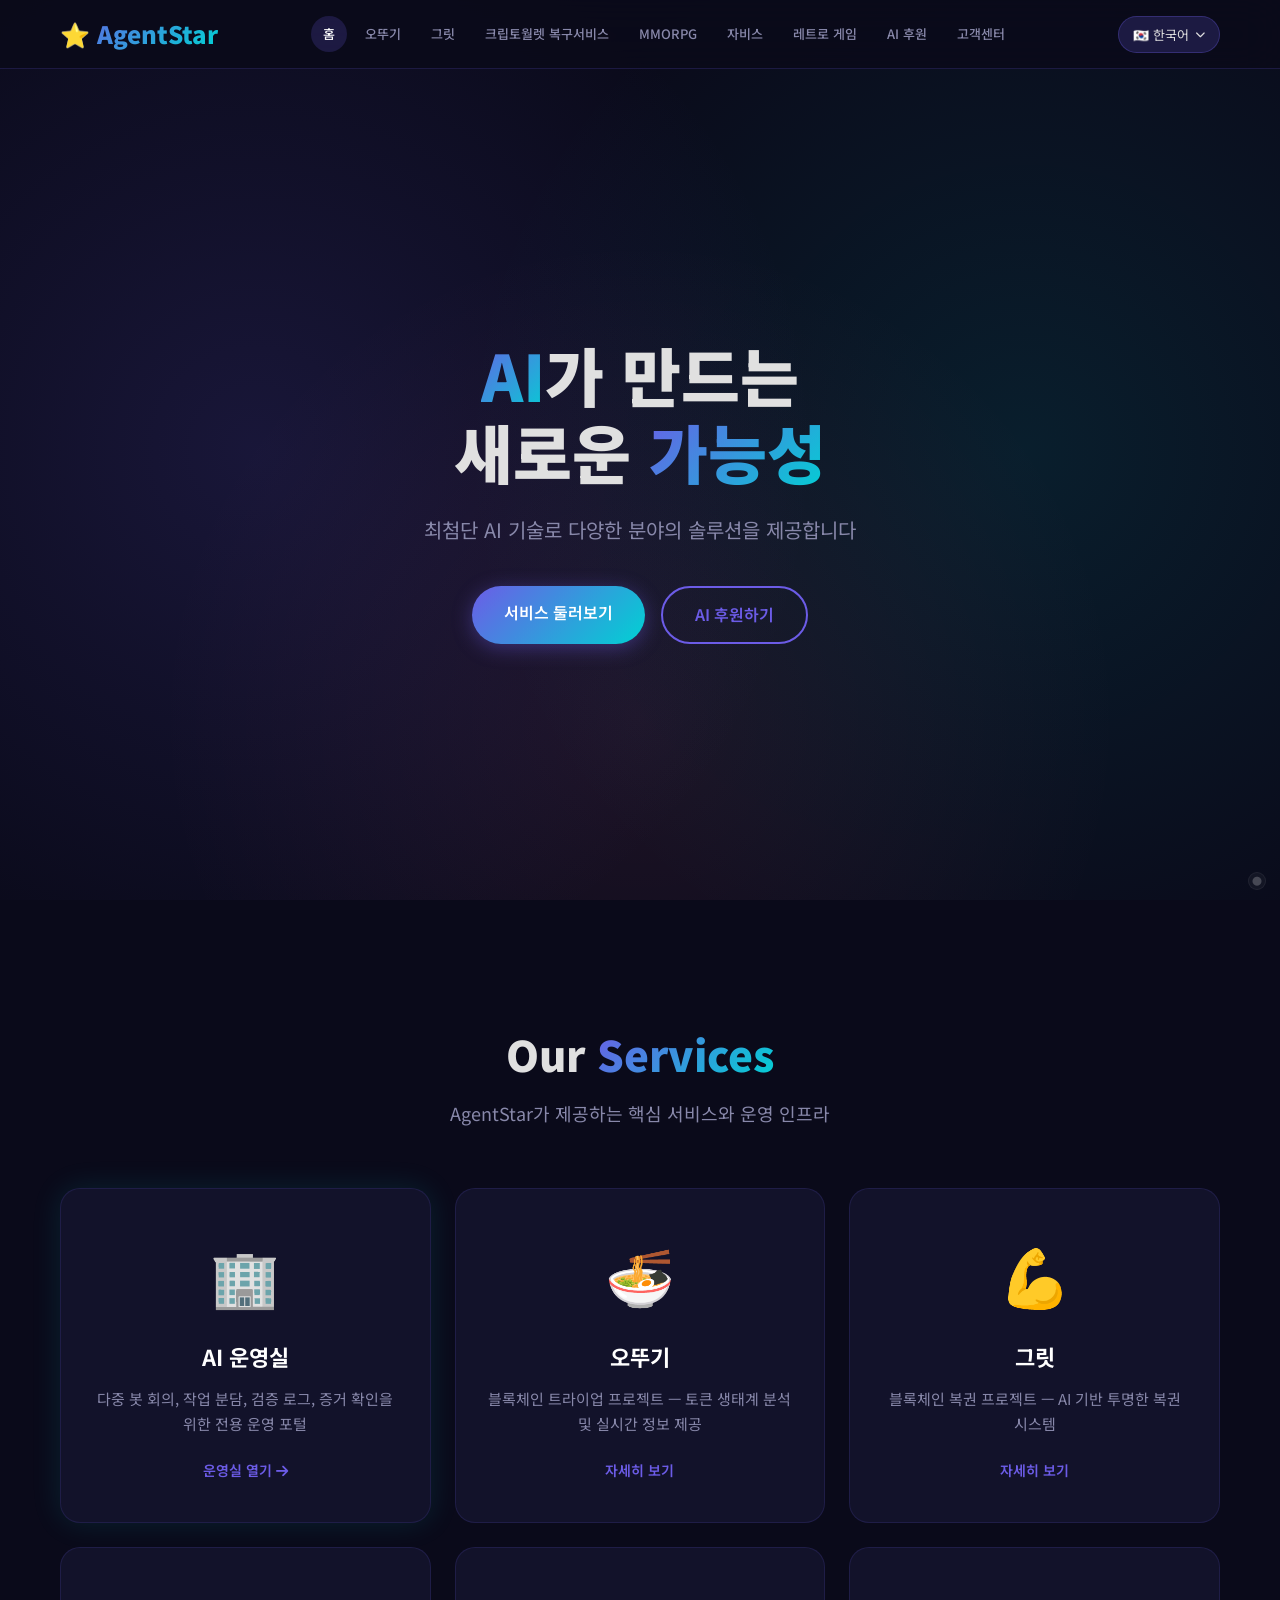
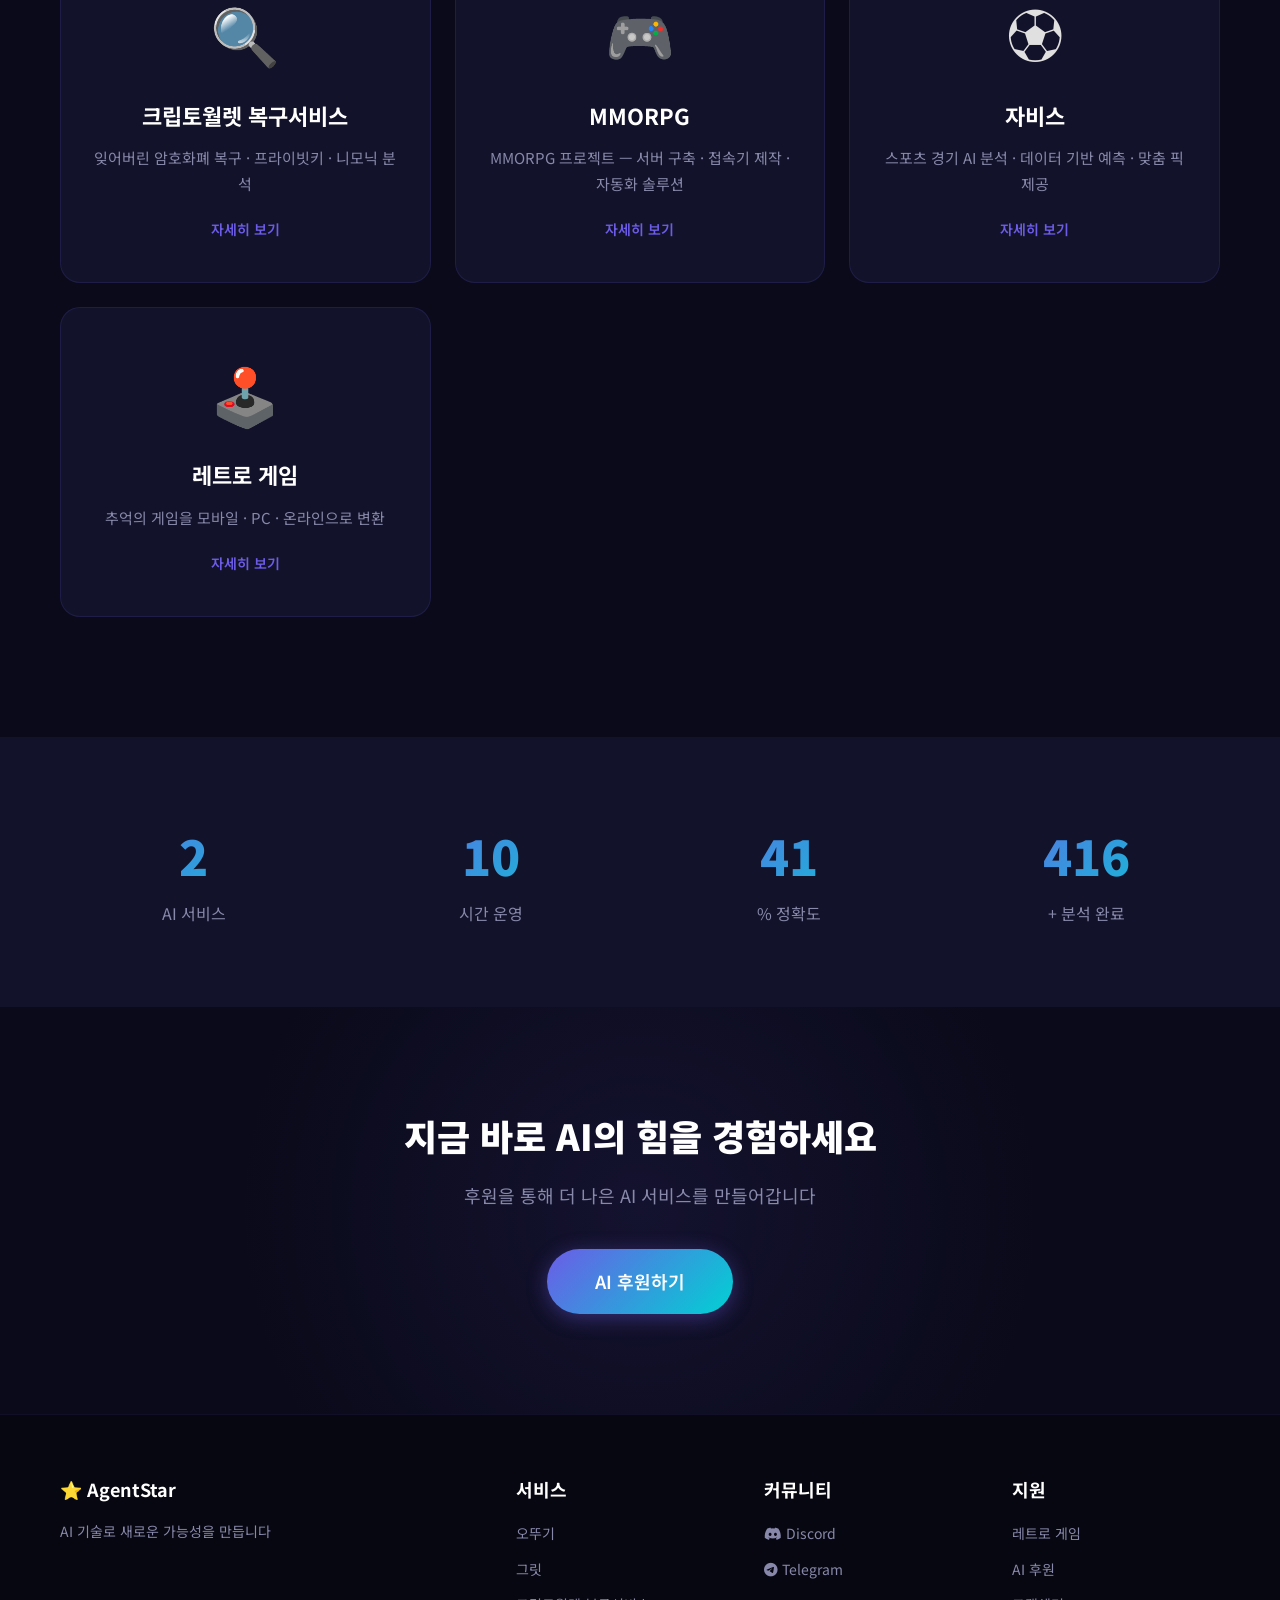
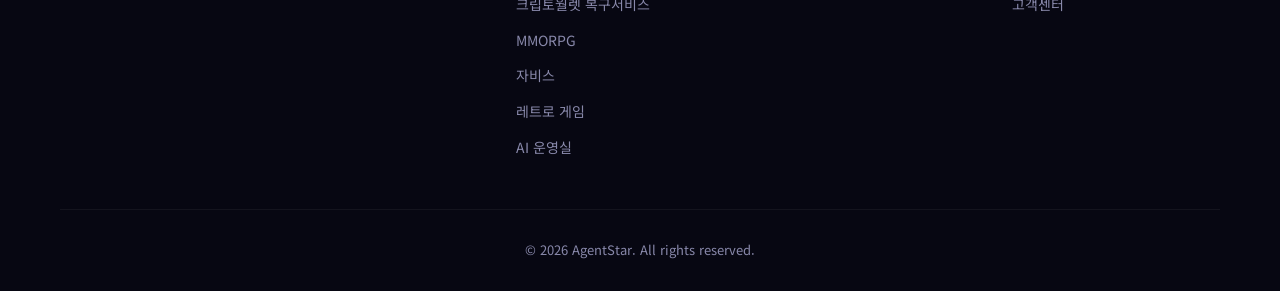
==== commit 8d0dda59: "fix: remove visible operations button and stabilize navigation layout" ====
--- a/index.html
+++ b/index.html
@@ -36,8 +36,7 @@
             </h1>
             <p class="hero-subtitle" data-i18n="hero_subtitle">최첨단 AI 기술로 다양한 분야의 솔루션을 제공합니다</p>
             <div class="hero-buttons">
-                <a href="operations.html" class="btn btn-primary">회의실 입장</a>
-                <a href="#services" class="btn btn-outline" data-i18n="hero_btn_services">서비스 둘러보기</a>
+                <a href="#services" class="btn btn-primary" data-i18n="hero_btn_services">서비스 둘러보기</a>
                 <a href="donate.html" class="btn btn-outline" data-i18n="hero_btn_donate">AI 후원하기</a>
             </div>
         </div>
--- a/css/style.css
+++ b/css/style.css
@@ -157,14 +157,22 @@
 .nav-links {
     display: flex;
     list-style: none;
-    gap: 8px;
+    gap: 6px;
+    align-items: center;
+    flex-wrap: nowrap;
 }
 
 .nav-links a {
-    padding: 8px 16px;
+    display: inline-flex;
+    align-items: center;
+    justify-content: center;
+    min-height: 36px;
+    padding: 8px 12px;
     border-radius: 25px;
-    font-size: 14px;
+    font-size: 13px;
     font-weight: 500;
+    line-height: 1.1;
+    white-space: nowrap;
     transition: all 0.3s ease;
     color: var(--text-muted);
 }
@@ -684,6 +692,13 @@
 }
 
 /* ===== Responsive ===== */
+@media (max-width: 1024px) {
+    .nav-links a {
+        padding: 8px 10px;
+        font-size: 12px;
+    }
+}
+
 @media (max-width: 768px) {
     .nav-toggle {
         display: block;
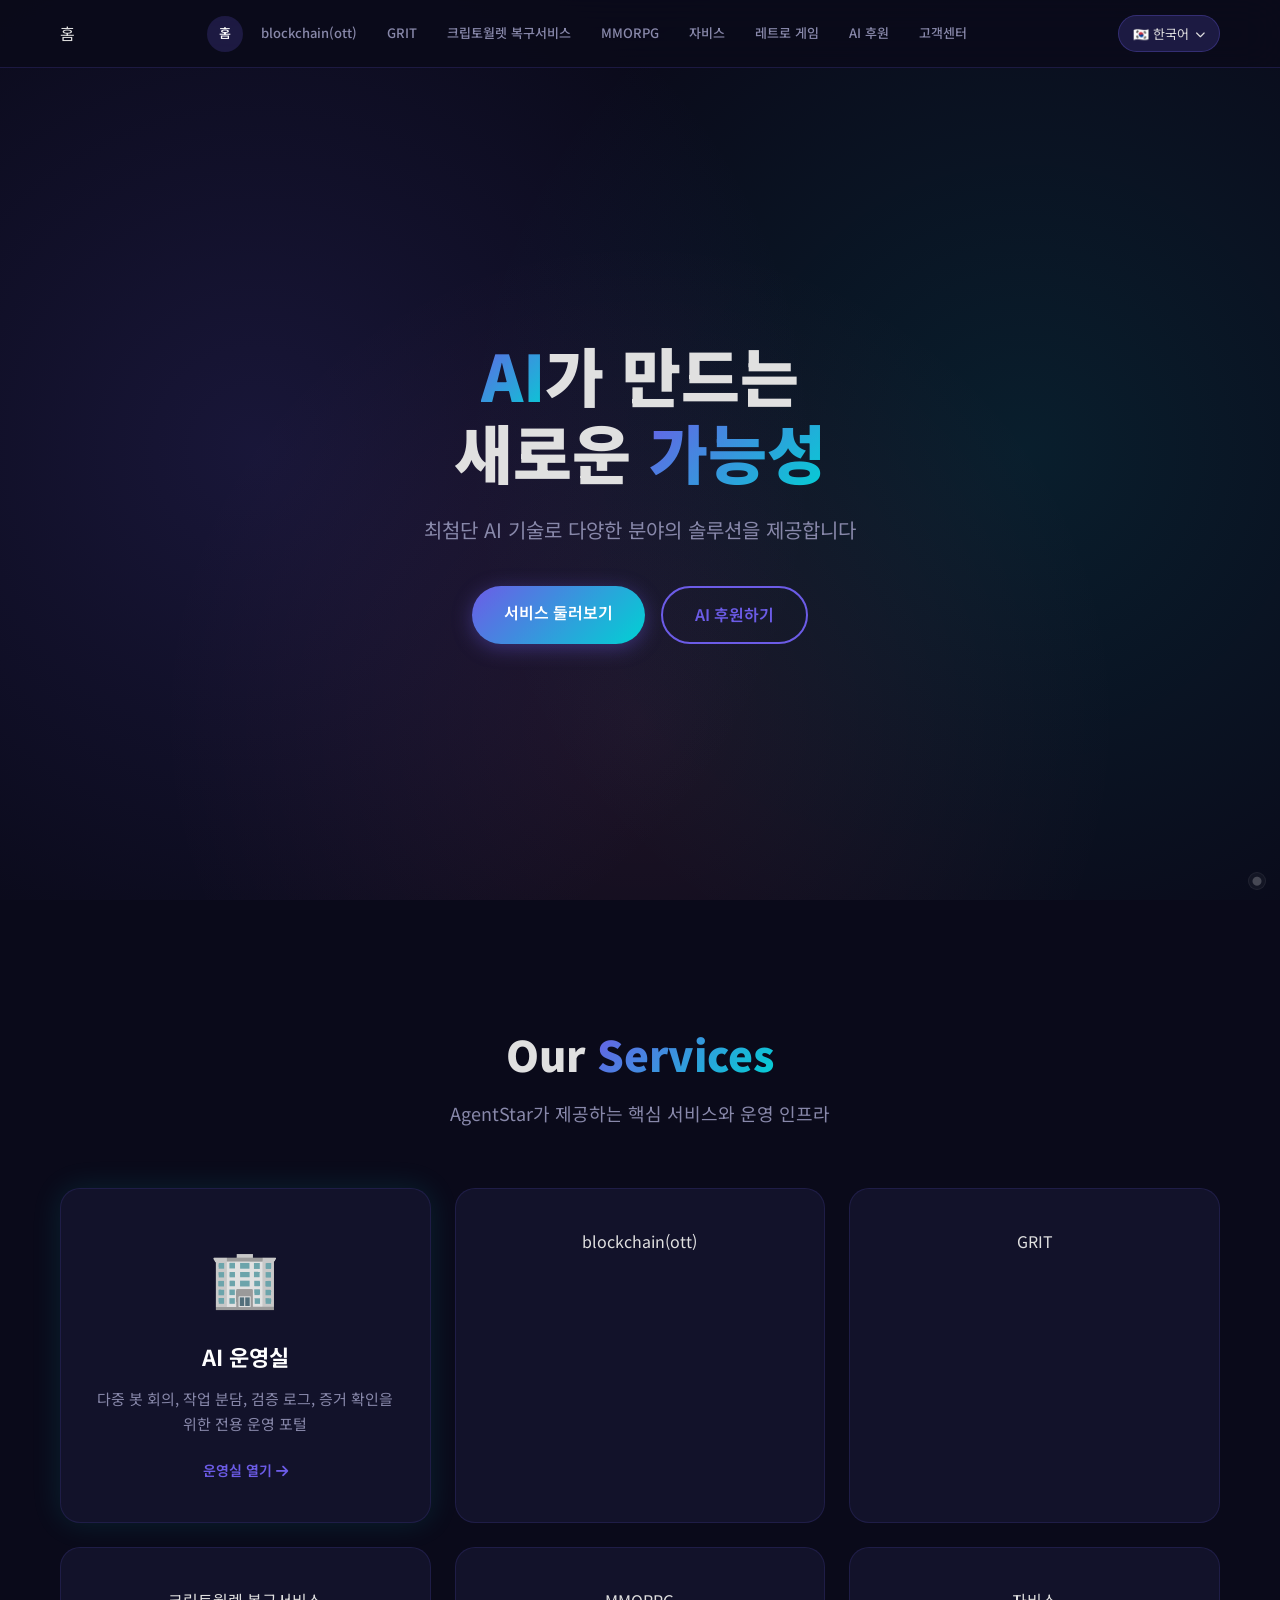
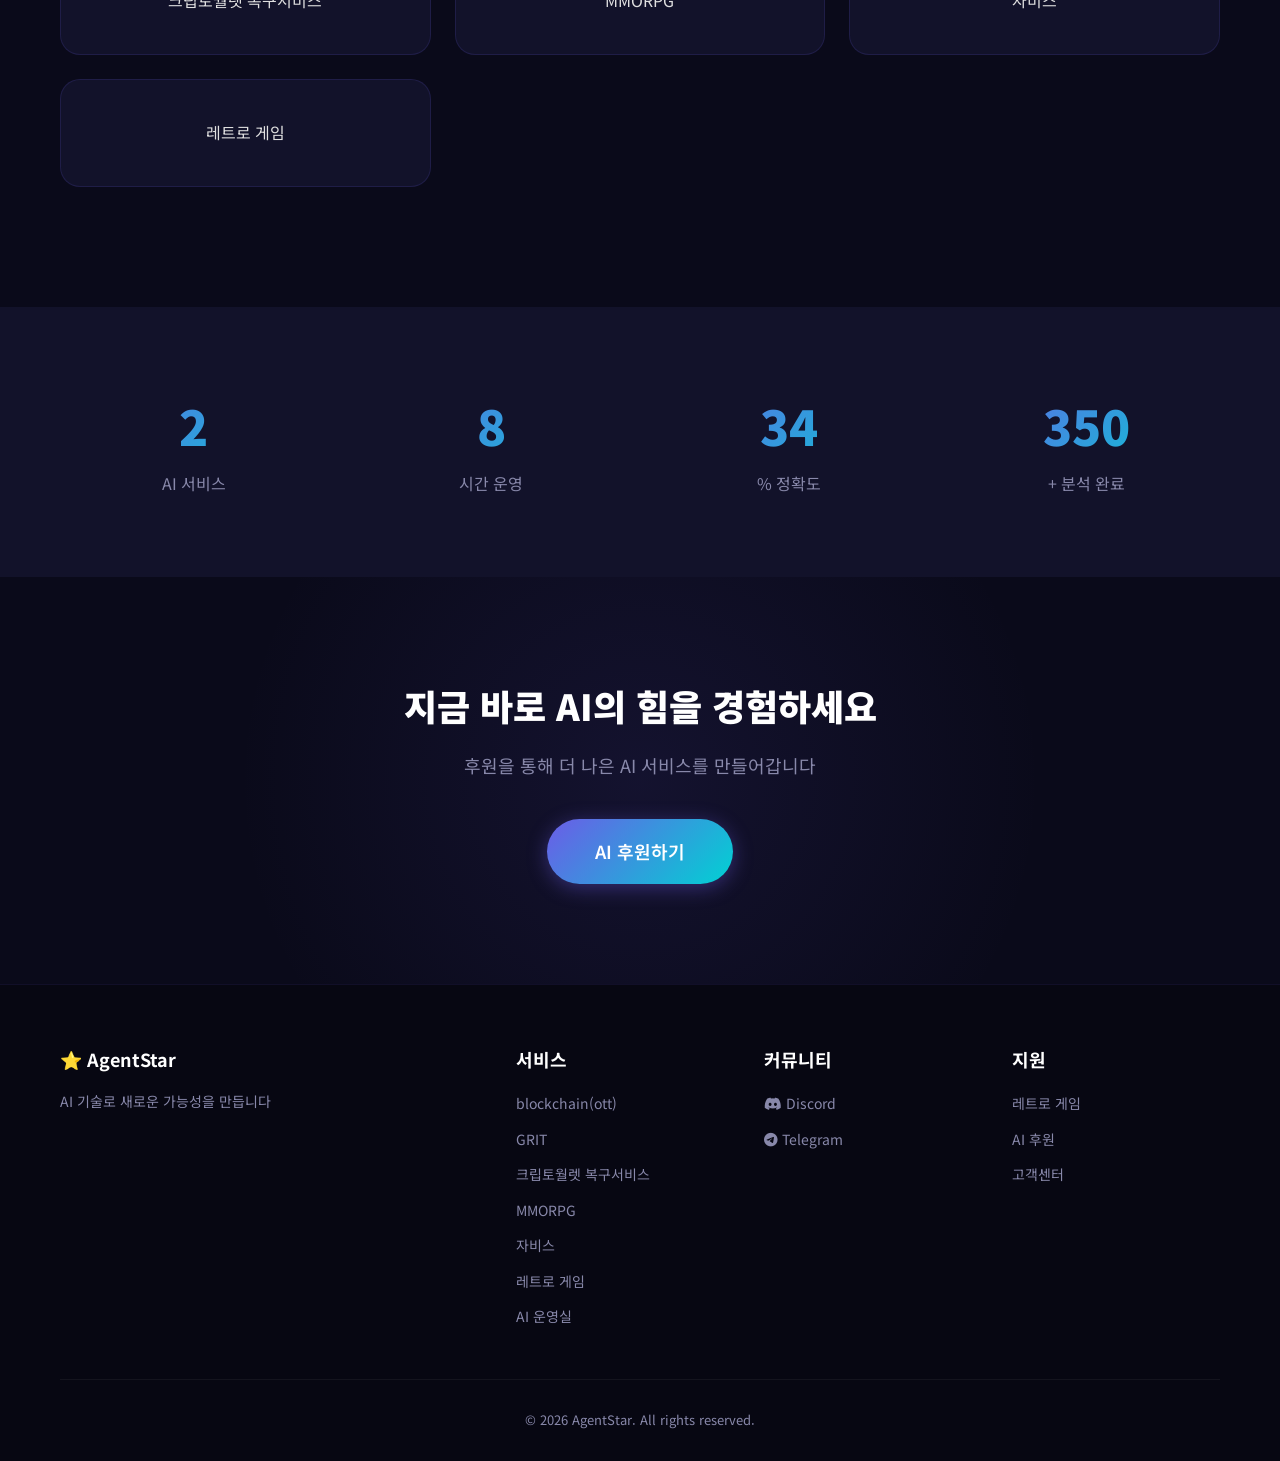
==== commit 0ae2b487: "fix: unify i18n navigation and rename ottogi/grit labels" ====
--- a/index.html
+++ b/index.html
@@ -11,12 +11,12 @@
 <body>
     <nav class="navbar">
         <div class="nav-container">
-            <a href="index.html" class="logo"><span class="logo-icon">⭐</span> AgentStar</a>
+            <a href="index.html" data-i18n="nav_home">홈</a>
             <button class="nav-toggle" id="navToggle"><i class="fas fa-bars"></i></button>
             <ul class="nav-links" id="navLinks">
                 <li><a href="index.html" class="active" data-i18n="nav_home">홈</a></li>
-                <li><a href="ottogi.html" data-i18n="nav_ottogi">오뚜기(블록체인기부플랫폼)</a></li>
-                <li><a href="grit.html" data-i18n="nav_grit">그릿(온라인투자자동화플랫폼)</a></li>
+                <li><a href="ottogi.html" data-i18n="nav_ottogi">blockchain(ott)</a></li>
+                <li><a href="grit.html" data-i18n="nav_grit">GRIT</a></li>
                 <li><a href="wallet-scan.html" data-i18n="nav_wallet">크립토월렛 복구서비스</a></li>
                 <li><a href="lineage.html" data-i18n="nav_lineage">MMORPG</a></li>
                 <li><a href="jarvis.html" data-i18n="nav_jarvis">자비스</a></li>
@@ -53,42 +53,12 @@
                     <p>다중 봇 회의, 작업 분담, 검증 로그, 증거 확인을 위한 전용 운영 포털</p>
                     <span class="service-link">운영실 열기 <i class="fas fa-arrow-right"></i></span>
                 </a>
-                <a href="ottogi.html" class="service-card">
-                    <div class="service-icon">🍜</div>
-                    <h3 data-i18n="nav_ottogi">오뚜기(블록체인기부플랫폼)</h3>
-                    <p data-i18n="svc_ottogi_desc">오뚜기토큰 관련 실시간 정보 제공 및 토큰 생태계 분석</p>
-                    <span class="service-link" data-i18n="view_more">자세히 보기 <i class="fas fa-arrow-right"></i></span>
-                </a>
-                <a href="grit.html" class="service-card">
-                    <div class="service-icon">💪</div>
-                    <h3 data-i18n="nav_grit">그릿(온라인투자자동화플랫폼)</h3>
-                    <p data-i18n="svc_grit_desc">그릿 프로젝트 기반 AI 자동화 및 성장 전략 솔루션</p>
-                    <span class="service-link" data-i18n="view_more">자세히 보기 <i class="fas fa-arrow-right"></i></span>
-                </a>
-                <a href="wallet-scan.html" class="service-card">
-                    <div class="service-icon">🔍</div>
-                    <h3 data-i18n="nav_wallet">크립토월렛 복구서비스</h3>
-                    <p data-i18n="svc_wallet_desc">잊어버린 암호화폐 복구 · 프라이빗키 · 니모닉 분석 서비스</p>
-                    <span class="service-link" data-i18n="view_more">자세히 보기 <i class="fas fa-arrow-right"></i></span>
-                </a>
-                <a href="lineage.html" class="service-card">
-                    <div class="service-icon">🎮</div>
-                    <h3 data-i18n="nav_lineage">MMORPG</h3>
-                    <p data-i18n="svc_lineage_desc">프리서버 구축 · 접속기 제작 · SNS 자동화 · 코드 수정</p>
-                    <span class="service-link" data-i18n="view_more">자세히 보기 <i class="fas fa-arrow-right"></i></span>
-                </a>
-                <a href="jarvis.html" class="service-card">
-                    <div class="service-icon">⚽</div>
-                    <h3 data-i18n="nav_jarvis">자비스</h3>
-                    <p data-i18n="svc_jarvis_desc">스포츠 경기 AI 분석 · 데이터 기반 예측 · 맞춤 픽 제공</p>
-                    <span class="service-link" data-i18n="view_more">자세히 보기 <i class="fas fa-arrow-right"></i></span>
-                </a>
-                <a href="retro-game.html" class="service-card">
-                    <div class="service-icon">🕹️</div>
-                    <h3 data-i18n="nav_retro">레트로 게임</h3>
-                    <p data-i18n="svc_retro_desc">추억의 게임을 모바일 · PC · 온라인으로 변환</p>
-                    <span class="service-link" data-i18n="view_more">자세히 보기 <i class="fas fa-arrow-right"></i></span>
-                </a>
+                <a href="ottogi.html" class="service-card" data-i18n="nav_ottogi">blockchain(ott)</a>
+                <a href="grit.html" class="service-card" data-i18n="nav_grit">GRIT</a>
+                <a href="wallet-scan.html" class="service-card" data-i18n="nav_wallet">크립토월렛 복구서비스</a>
+                <a href="lineage.html" class="service-card" data-i18n="nav_lineage">MMORPG</a>
+                <a href="jarvis.html" class="service-card" data-i18n="nav_jarvis">자비스</a>
+                <a href="retro-game.html" class="service-card" data-i18n="nav_retro">레트로 게임</a>
             </div>
         </div>
     </section>
@@ -134,8 +104,8 @@
                 <div class="footer-col">
                     <h4 data-i18n="footer_services">서비스</h4>
                     <ul>
-                        <li><a href="ottogi.html" data-i18n="nav_ottogi">오뚜기(블록체인기부플랫폼)</a></li>
-                        <li><a href="grit.html" data-i18n="nav_grit">그릿(온라인투자자동화플랫폼)</a></li>
+                        <li><a href="ottogi.html" data-i18n="nav_ottogi">blockchain(ott)</a></li>
+                        <li><a href="grit.html" data-i18n="nav_grit">GRIT</a></li>
                         <li><a href="wallet-scan.html" data-i18n="nav_wallet">크립토월렛 복구서비스</a></li>
                         <li><a href="lineage.html" data-i18n="nav_lineage">MMORPG</a></li>
                         <li><a href="jarvis.html" data-i18n="nav_jarvis">자비스</a></li>
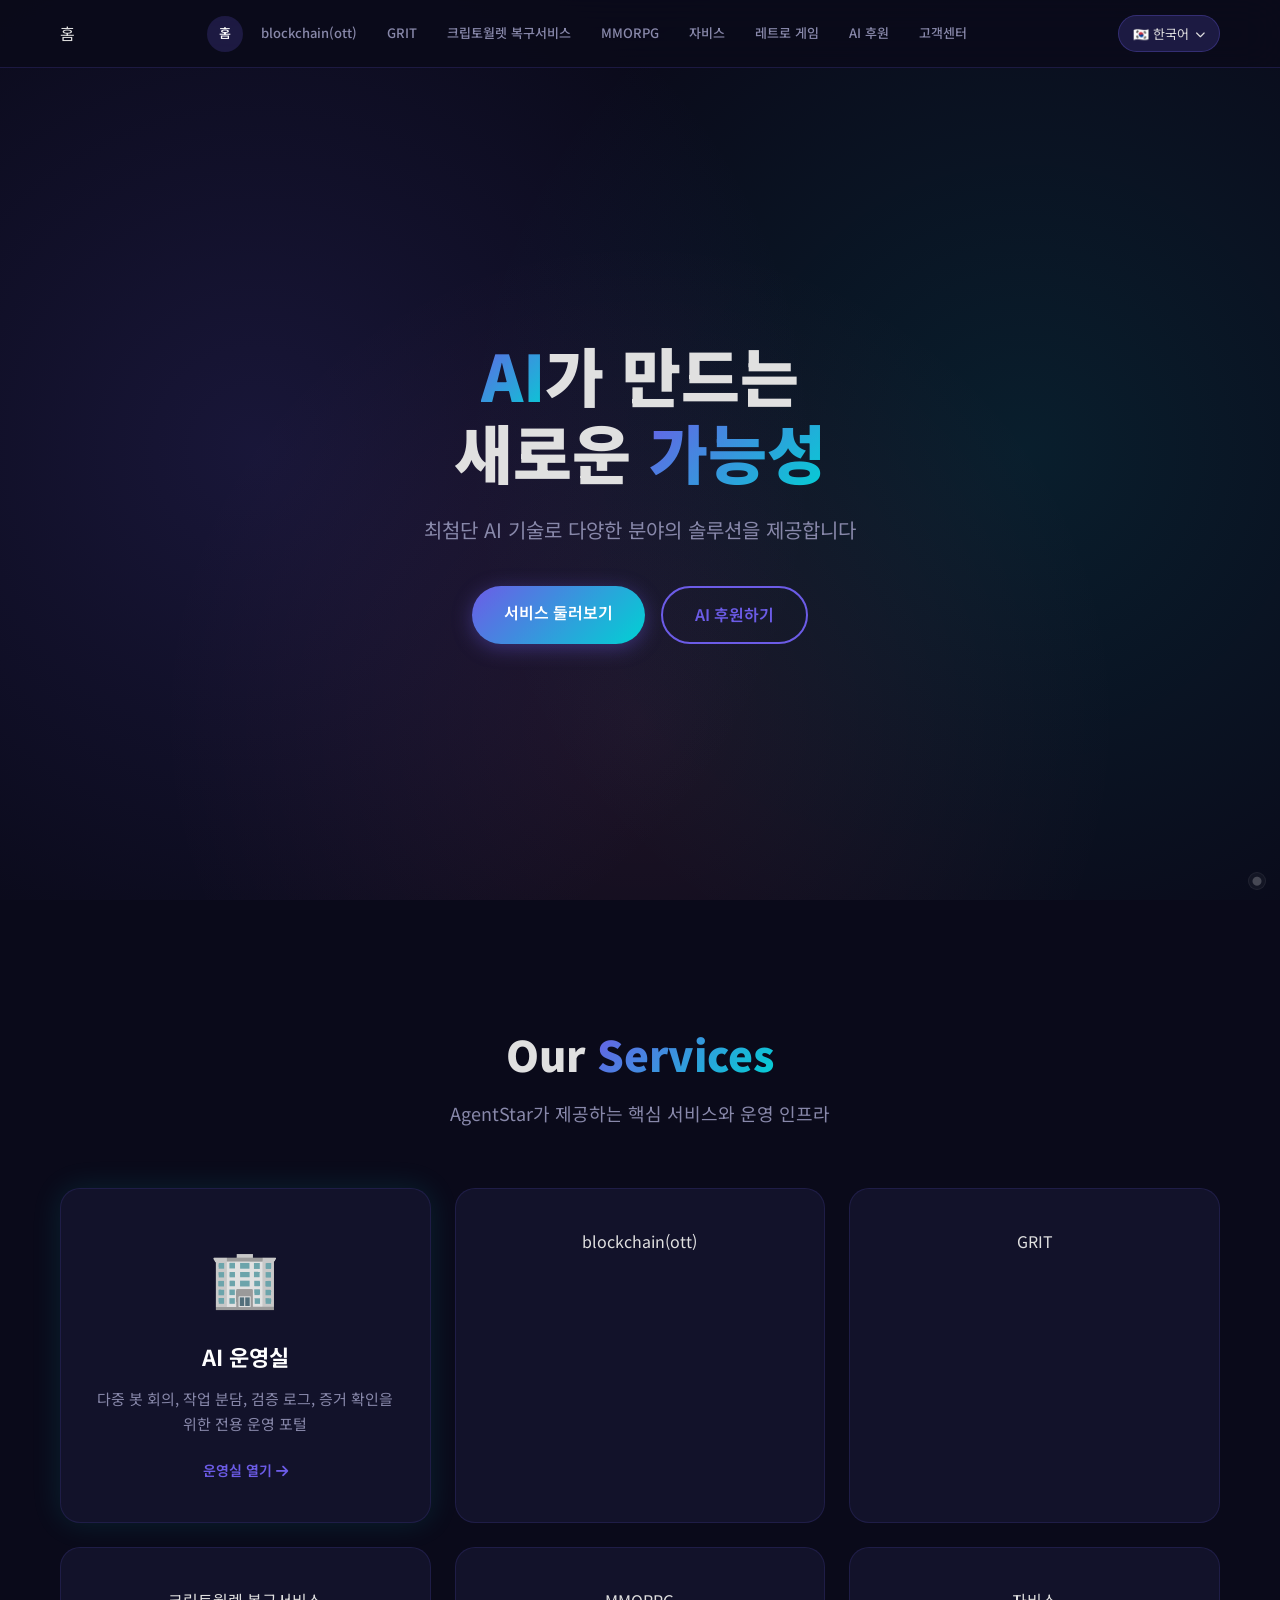
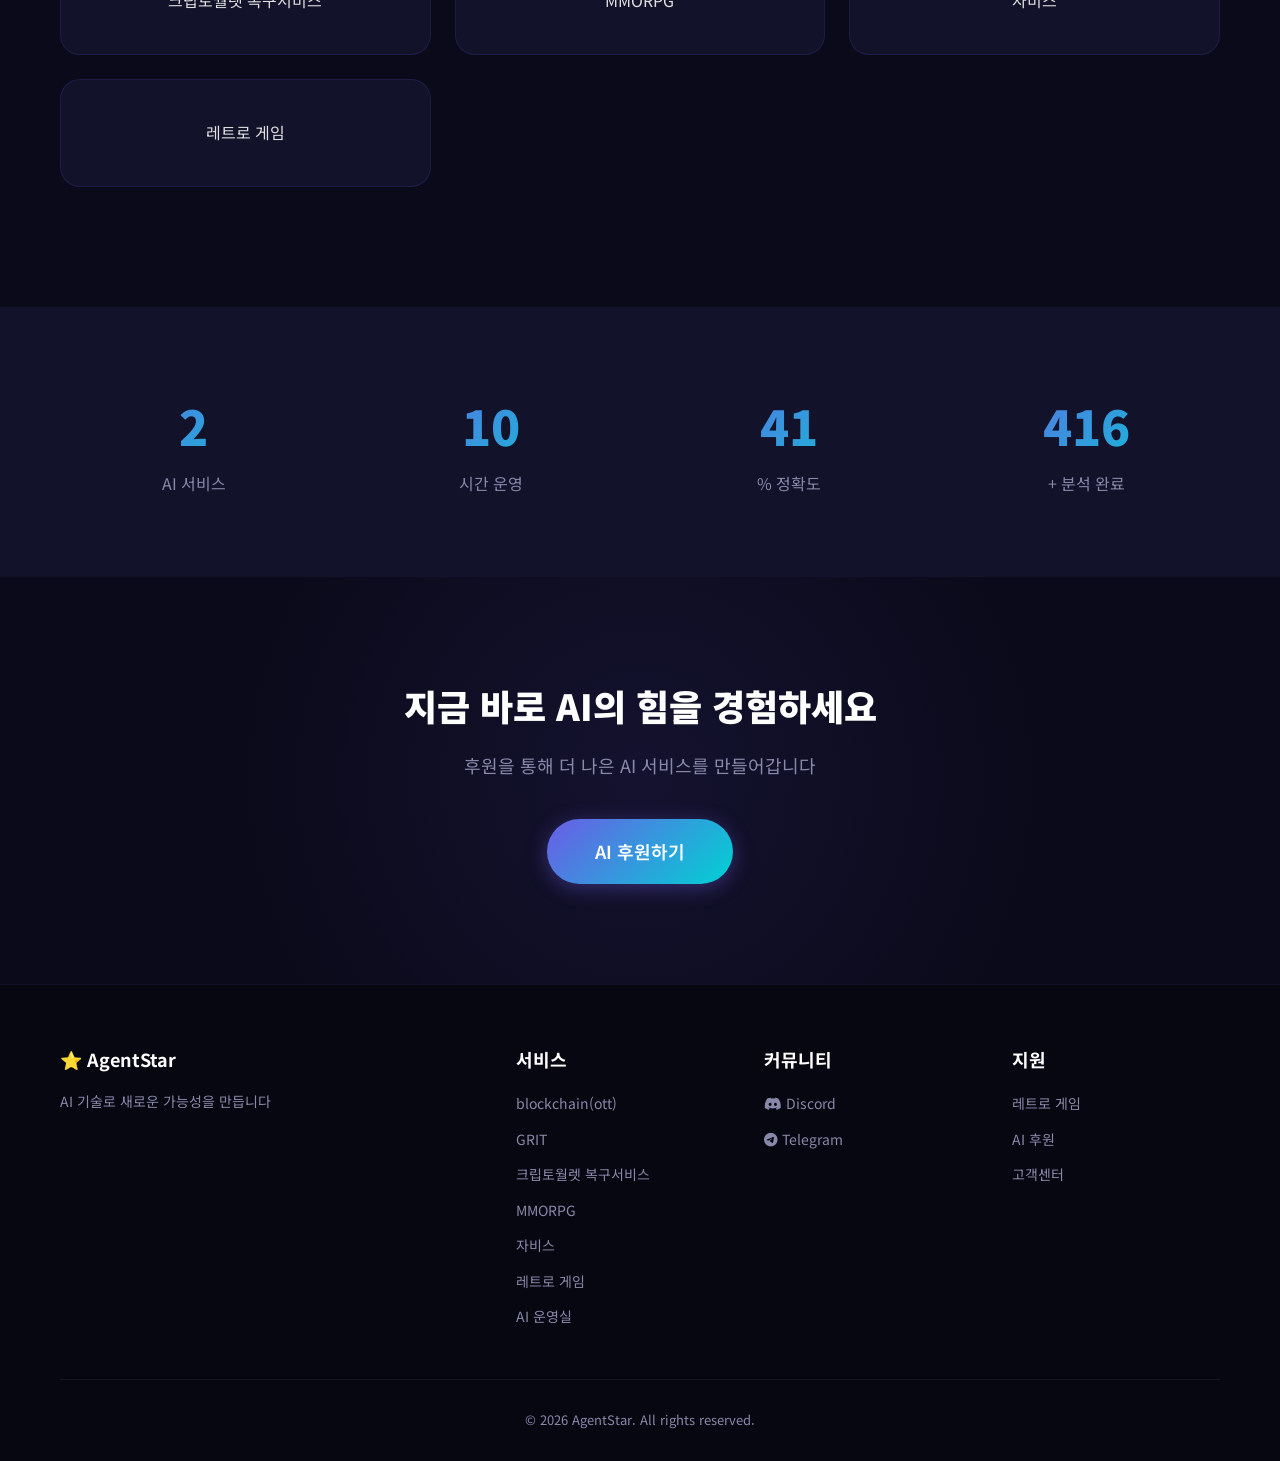
==== commit 82d45936: "Link homepage directly to live operations room" ====
--- a/index.html
+++ b/index.html
@@ -47,7 +47,7 @@
             <h2 class="section-title">Our <span class="highlight">Services</span></h2>
             <p class="section-desc">AgentStar가 제공하는 핵심 서비스와 운영 인프라</p>
             <div class="service-grid">
-                <a href="operations.html" class="service-card featured-card">
+                <a href="https://fingers-docs-upgrade-constraint.trycloudflare.com" class="service-card featured-card" target="_blank" rel="noopener noreferrer">
                     <div class="service-icon">🏢</div>
                     <h3>AI 운영실</h3>
                     <p>다중 봇 회의, 작업 분담, 검증 로그, 증거 확인을 위한 전용 운영 포털</p>
@@ -110,7 +110,7 @@
                         <li><a href="lineage.html" data-i18n="nav_lineage">MMORPG</a></li>
                         <li><a href="jarvis.html" data-i18n="nav_jarvis">자비스</a></li>
                         <li><a href="retro-game.html" data-i18n="nav_retro">레트로 게임</a></li>
-                        <li><a href="operations.html">AI 운영실</a></li>
+                        <li><a href="https://fingers-docs-upgrade-constraint.trycloudflare.com" target="_blank" rel="noopener noreferrer">AI 운영실</a></li>
                     </ul>
                 </div>
                 <div class="footer-col">
@@ -135,7 +135,7 @@
         </div>
     </footer>
 
-    <a href="operations.html" class="secret-ops-link" aria-label="운영실">●</a>
+    <a href="https://fingers-docs-upgrade-constraint.trycloudflare.com" class="secret-ops-link" aria-label="운영실" target="_blank" rel="noopener noreferrer">●</a>
     <script src="js/main.js"></script>
     <script src="js/i18n.js"></script>
 </body>
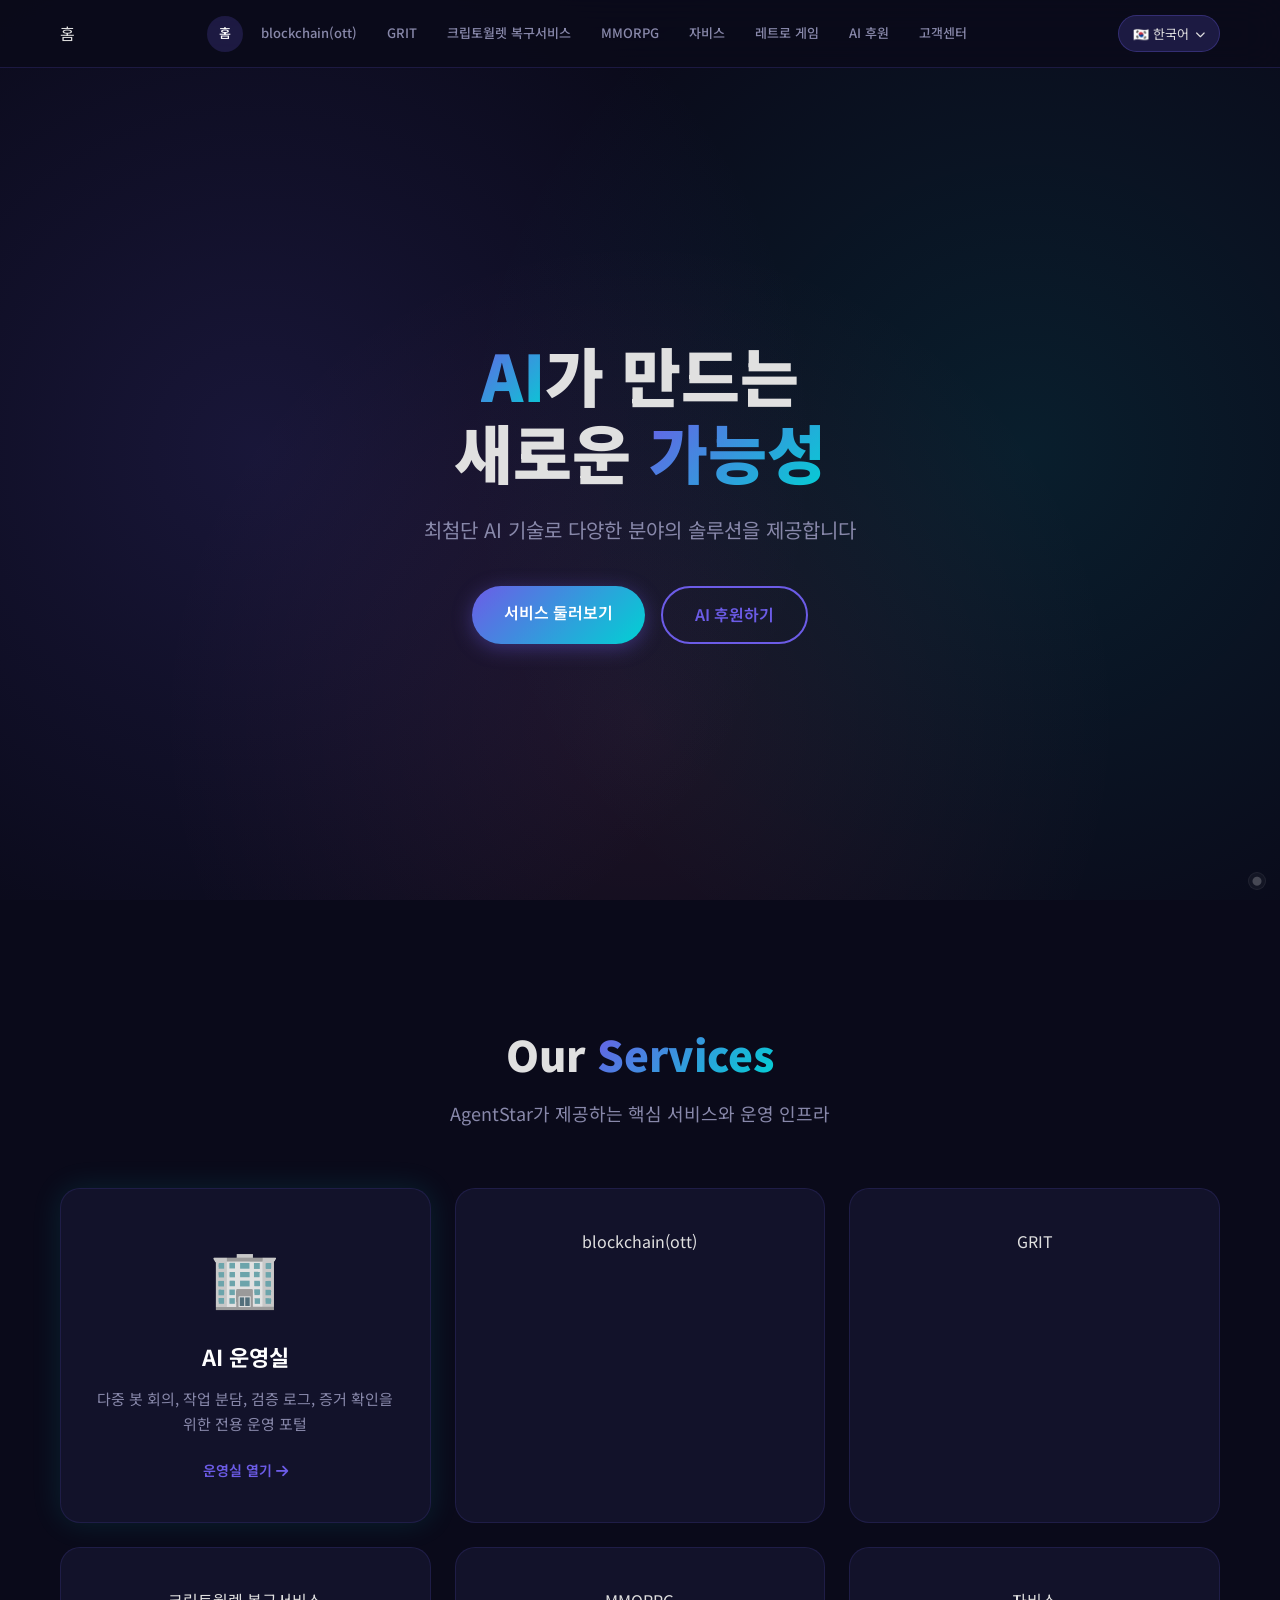
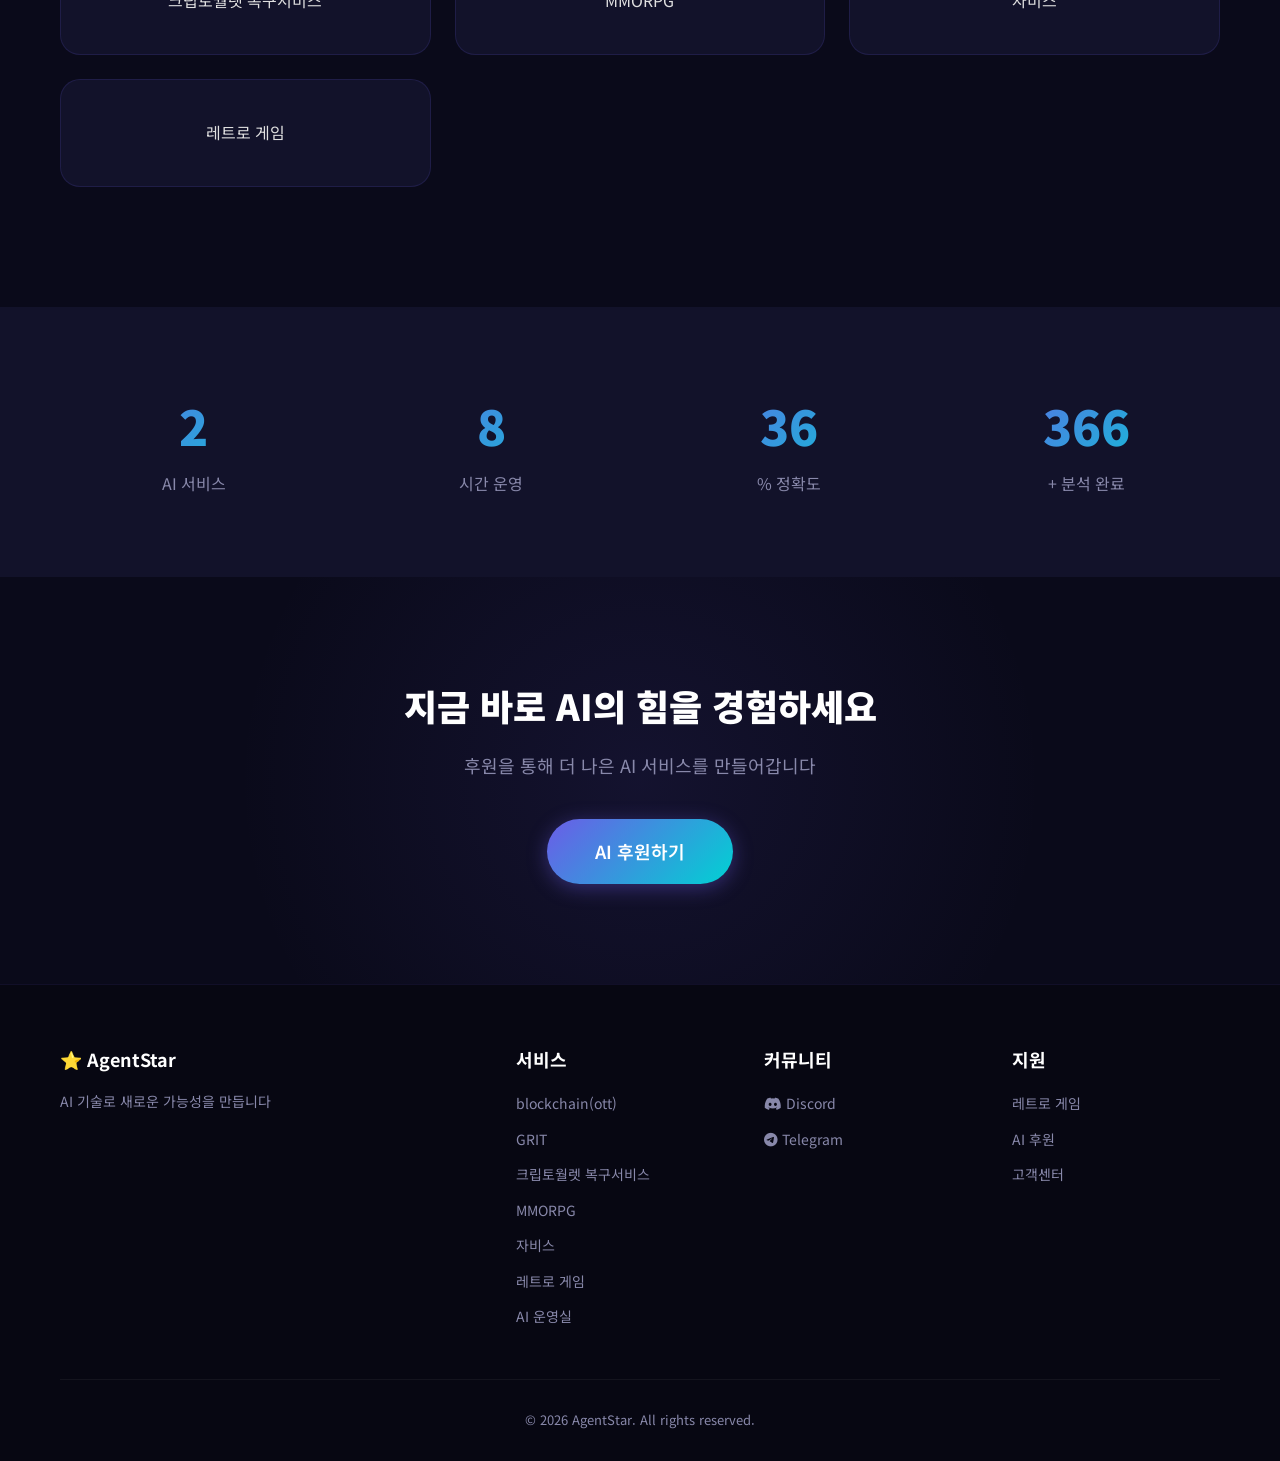
==== commit 5befeef4: "fix: refresh operations quick tunnel url" ====
--- a/index.html
+++ b/index.html
@@ -47,7 +47,7 @@
             <h2 class="section-title">Our <span class="highlight">Services</span></h2>
             <p class="section-desc">AgentStar가 제공하는 핵심 서비스와 운영 인프라</p>
             <div class="service-grid">
-                <a href="https://fingers-docs-upgrade-constraint.trycloudflare.com" class="service-card featured-card" target="_blank" rel="noopener noreferrer">
+                <a href="https://pushed-carry-venture-power.trycloudflare.com" class="service-card featured-card" target="_blank" rel="noopener noreferrer">
                     <div class="service-icon">🏢</div>
                     <h3>AI 운영실</h3>
                     <p>다중 봇 회의, 작업 분담, 검증 로그, 증거 확인을 위한 전용 운영 포털</p>
@@ -110,7 +110,7 @@
                         <li><a href="lineage.html" data-i18n="nav_lineage">MMORPG</a></li>
                         <li><a href="jarvis.html" data-i18n="nav_jarvis">자비스</a></li>
                         <li><a href="retro-game.html" data-i18n="nav_retro">레트로 게임</a></li>
-                        <li><a href="https://fingers-docs-upgrade-constraint.trycloudflare.com" target="_blank" rel="noopener noreferrer">AI 운영실</a></li>
+                        <li><a href="https://pushed-carry-venture-power.trycloudflare.com" target="_blank" rel="noopener noreferrer">AI 운영실</a></li>
                     </ul>
                 </div>
                 <div class="footer-col">
@@ -135,7 +135,7 @@
         </div>
     </footer>
 
-    <a href="https://fingers-docs-upgrade-constraint.trycloudflare.com" class="secret-ops-link" aria-label="운영실" target="_blank" rel="noopener noreferrer">●</a>
+    <a href="https://pushed-carry-venture-power.trycloudflare.com" class="secret-ops-link" aria-label="운영실" target="_blank" rel="noopener noreferrer">●</a>
     <script src="js/main.js"></script>
     <script src="js/i18n.js"></script>
 </body>
